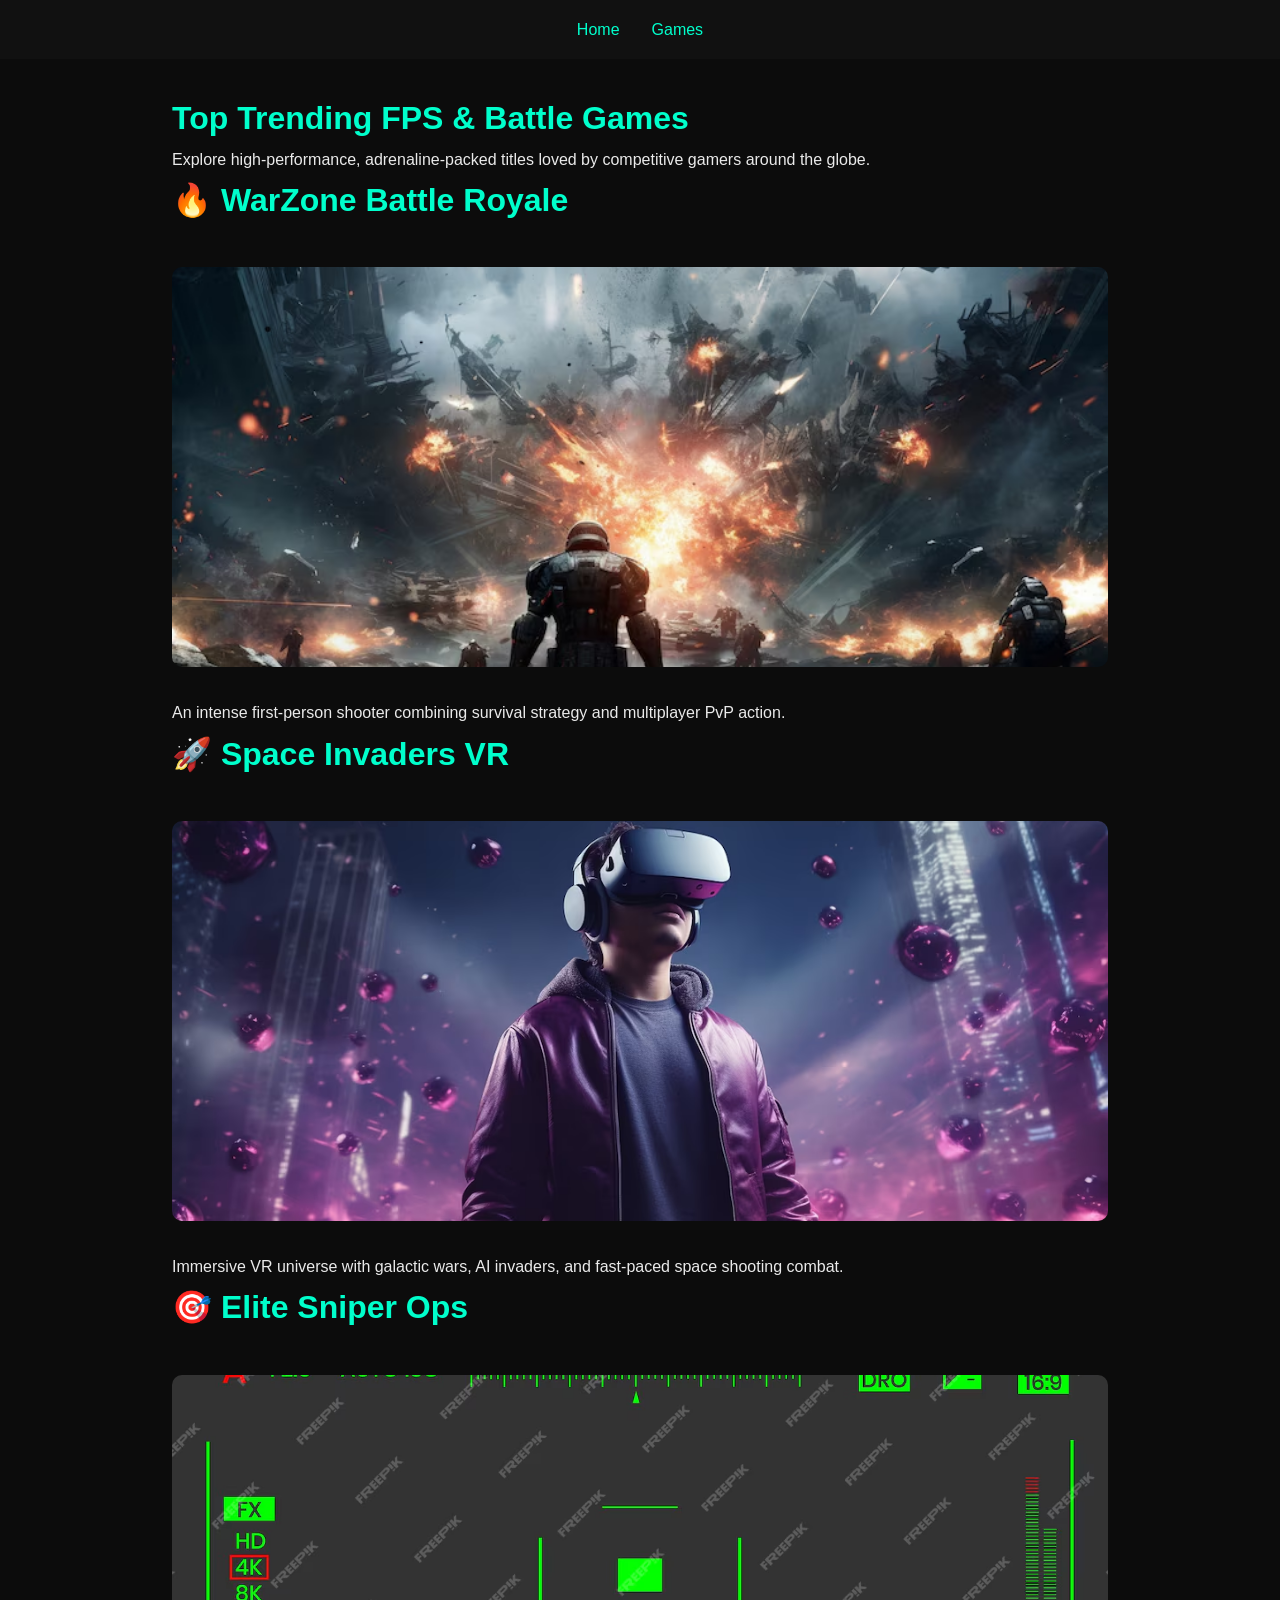
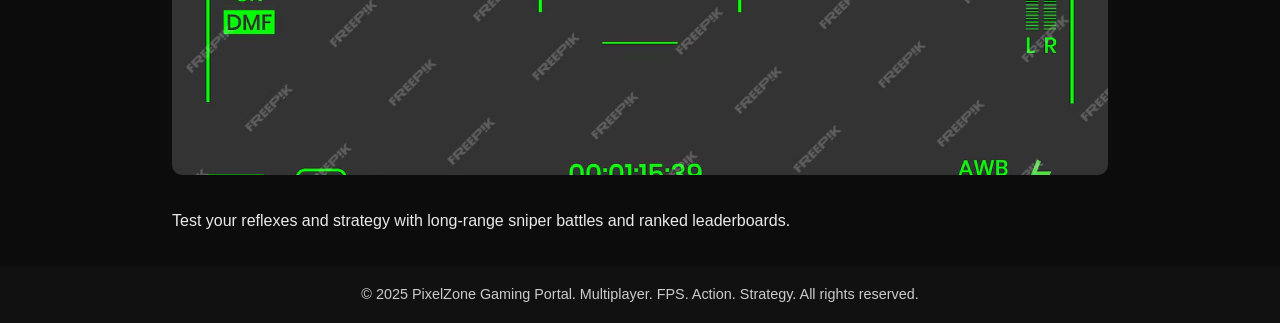
==== index.html @ fe02a4ce "Checking" ====
<!DOCTYPE html>
<html lang="en">
<head>
  <meta charset="UTF-8" />
  <meta name="viewport" content="width=device-width, initial-scale=1.0" />
  <title>Top Multiplayer & FPS Games | PixelZone Gaming</title>
  <meta name="description" content="Discover trending online multiplayer games including FPS, battle royale, and VR titles at PixelZone Gaming." />
  
  <!-- Favicon -->
  <link rel="icon" href="favicon.ico" type="image/x-icon" />

  <!-- Open Graph Meta Tags -->
  <meta property="og:title" content="Top Multiplayer & FPS Games | PixelZone Gaming" />
  <meta property="og:description" content="Discover trending online multiplayer games including FPS, battle royale, and VR titles at PixelZone Gaming." />
  <meta property="og:image" content="Images/og-image.avif" />
  <meta property="og:url" content="https://ayesha141-hub.github.io/seo-checking/" />
  <meta property="og:type" content="website" />

  <!-- Twitter Card Meta Tags -->
  <meta name="twitter:card" content="summary_large_image" />
  <meta name="twitter:title" content="Top Multiplayer & FPS Games | PixelZone Gaming" />
  <meta name="twitter:description" content="Play thrilling multiplayer games. Battle royale, VR, and more at PixelZone Gaming." />
  <meta name="twitter:image" content="Images/og-image.avif" />

  <!-- Structured Data -->
  <script type="application/ld+json">
  {
    "@context": "https://schema.org",
    "@type": "WebSite",
    "name": "PixelZone Gaming",
    "url": "https://ayesha141-hub.github.io/seo-checking/",
    "description": "Trending online multiplayer games including FPS, VR, and more at PixelZone Gaming.",
    "publisher": {
      "@type": "Organization",
      "name": "PixelZone"
    }
  }
  </script>

  <link rel="stylesheet" href="style.css" />
</head>

<body>
  <!-- NavBar -->
  <nav style="background:#111; padding: 1rem; display:flex; justify-content:center; gap: 2rem;">
    <a href="index.html" style="color:#00ffcc; text-decoration:none;" title="Return to PixelZone Home">Home</a>
    <a href="games.html" style="color:#00ffcc; text-decoration:none;" title="Explore FPS & Multiplayer Games">Games</a>
  </nav>

  <!-- Main Content -->
  <main style="padding:2rem; max-width:1000px; margin:auto;">
    <h1 style="color:#00ffcc;">Top Trending FPS & Battle Games</h1>
    <p>Explore high-performance, adrenaline-packed titles loved by competitive gamers around the globe.</p>

    <!-- Game 1 -->
    <article>
      <h2>🔥 WarZone Battle Royale</h2>
      <img src="Images/WarZone battle scene.avif" alt="WarZone battle scene" width="600" height="350" />
      <p>An intense first-person shooter combining survival strategy and multiplayer PvP action.</p>
    </article>

    <!-- Game 2 -->
    <article>
      <h2>🚀 Space Invaders VR</h2>
      <img src="Images/VR sci-fi gaming image.avif" alt="VR sci-fi gaming image" width="600" height="350" />
      <p>Immersive VR universe with galactic wars, AI invaders, and fast-paced space shooting combat.</p>
    </article>

    <!-- Game 3 -->
    <article>
      <h2>🎯 Elite Sniper Ops</h2>
      <img src="Images/Sniper gameplay screen.avif" alt="Sniper gameplay screen" width="600" height="350" />
      <p>Test your reflexes and strategy with long-range sniper battles and ranked leaderboards.</p>
    </article>
  </main>

  <!-- Footer -->
  <footer style="background:#111; padding: 1rem; text-align:center; color:#ccc;">
    <p>&copy; 2025 PixelZone Gaming Portal. Multiplayer. FPS. Action. Strategy. All rights reserved.</p>
  </footer>
</body>
</html>
---- style.css ----
/* Reset & Base Styling */
* {
    margin: 0;
    padding: 0;
    box-sizing: border-box;
  }
  
  body {
    font-family: 'Segoe UI', sans-serif;
    background: #0c0c0c;
    color: #eaeaea;
    line-height: 1.7;
    font-size: 16px;
    scroll-behavior: smooth;
  }
  
  /* Header Section */
  header {
    background: url('Images/background-image.jpg') no-repeat center center/cover;
    height: 100vh;
    color: #fff;
    display: flex;
    flex-direction: column;
    justify-content: center;
    align-items: center;
    text-align: center;
    position: relative;
  }
  
  header::before {
    content: '';
    position: absolute;
    inset: 0;
    background: rgba(0, 0, 0, 0.7);
    z-index: 1;
  }
  
  header h1,
  header p {
    position: relative;
    z-index: 2;
  }
  
  header h1 {
    font-size: 3rem;
    color: #00ffcc;
    margin-bottom: 1rem;
  }
  
  header p {
    font-size: 1.4rem;
    max-width: 600px;
    margin: 0 auto;
  }
  
  /* Section Styling */
  section {
    padding: 3rem 2rem;
    max-width: 1200px;
    margin: auto;
  }
  
  h2 {
    color: #00ffcc;
    margin-bottom: 1rem;
    font-size: 2rem;
  }
  
  /* Image Optimization */
  img {
    width: 100%;
    height: auto;
    max-height: 400px;
    object-fit: cover;
    margin: 1.5rem 0;
    border-radius: 10px;
  }
  
  /* Testimonials */
  .testimonial {
    background: #1b1b1b;
    padding: 1rem;
    margin-top: 1rem;
    border-left: 5px solid #00ffcc;
    font-style: italic;
  }
  
/* Section Styling */
.games-section {
    padding: 2rem;
    max-width: 1000px;
    margin: auto;
  }
  
  .games-section h1 {
    color: #00ffcc;
    font-size: 2.5rem;
    margin-bottom: 1rem;
    text-align: center;
  }
  
  .games-section h2 {
    color: #00ffcc;
    margin: 2rem 0 0.5rem;
    font-size: 1.8rem;
  }
  
  .games-section p {
    margin-bottom: 1rem;
  }
  
  .games-section img {
    width: 100%;
    max-height: 400px;
    object-fit: cover;
  }  
  
  /* Footer */
  footer {
    background: #111;
    color: #aaa;
    text-align: center;
    padding: 2rem 1rem;
    font-size: 0.9rem;
  }
  
  /* Navbar (if needed later in CSS) */
  nav a:hover,
  nav a:focus {
    color: #ffffff;
    text-decoration: underline;
  }
  
  /* Responsive Design */
  @media (max-width: 768px) {
    header h1 {
      font-size: 2rem;
    }
  
    header p {
      font-size: 1rem;
      padding: 0 1rem;
    }
  
    h2 {
      font-size: 1.5rem;
    }
  }
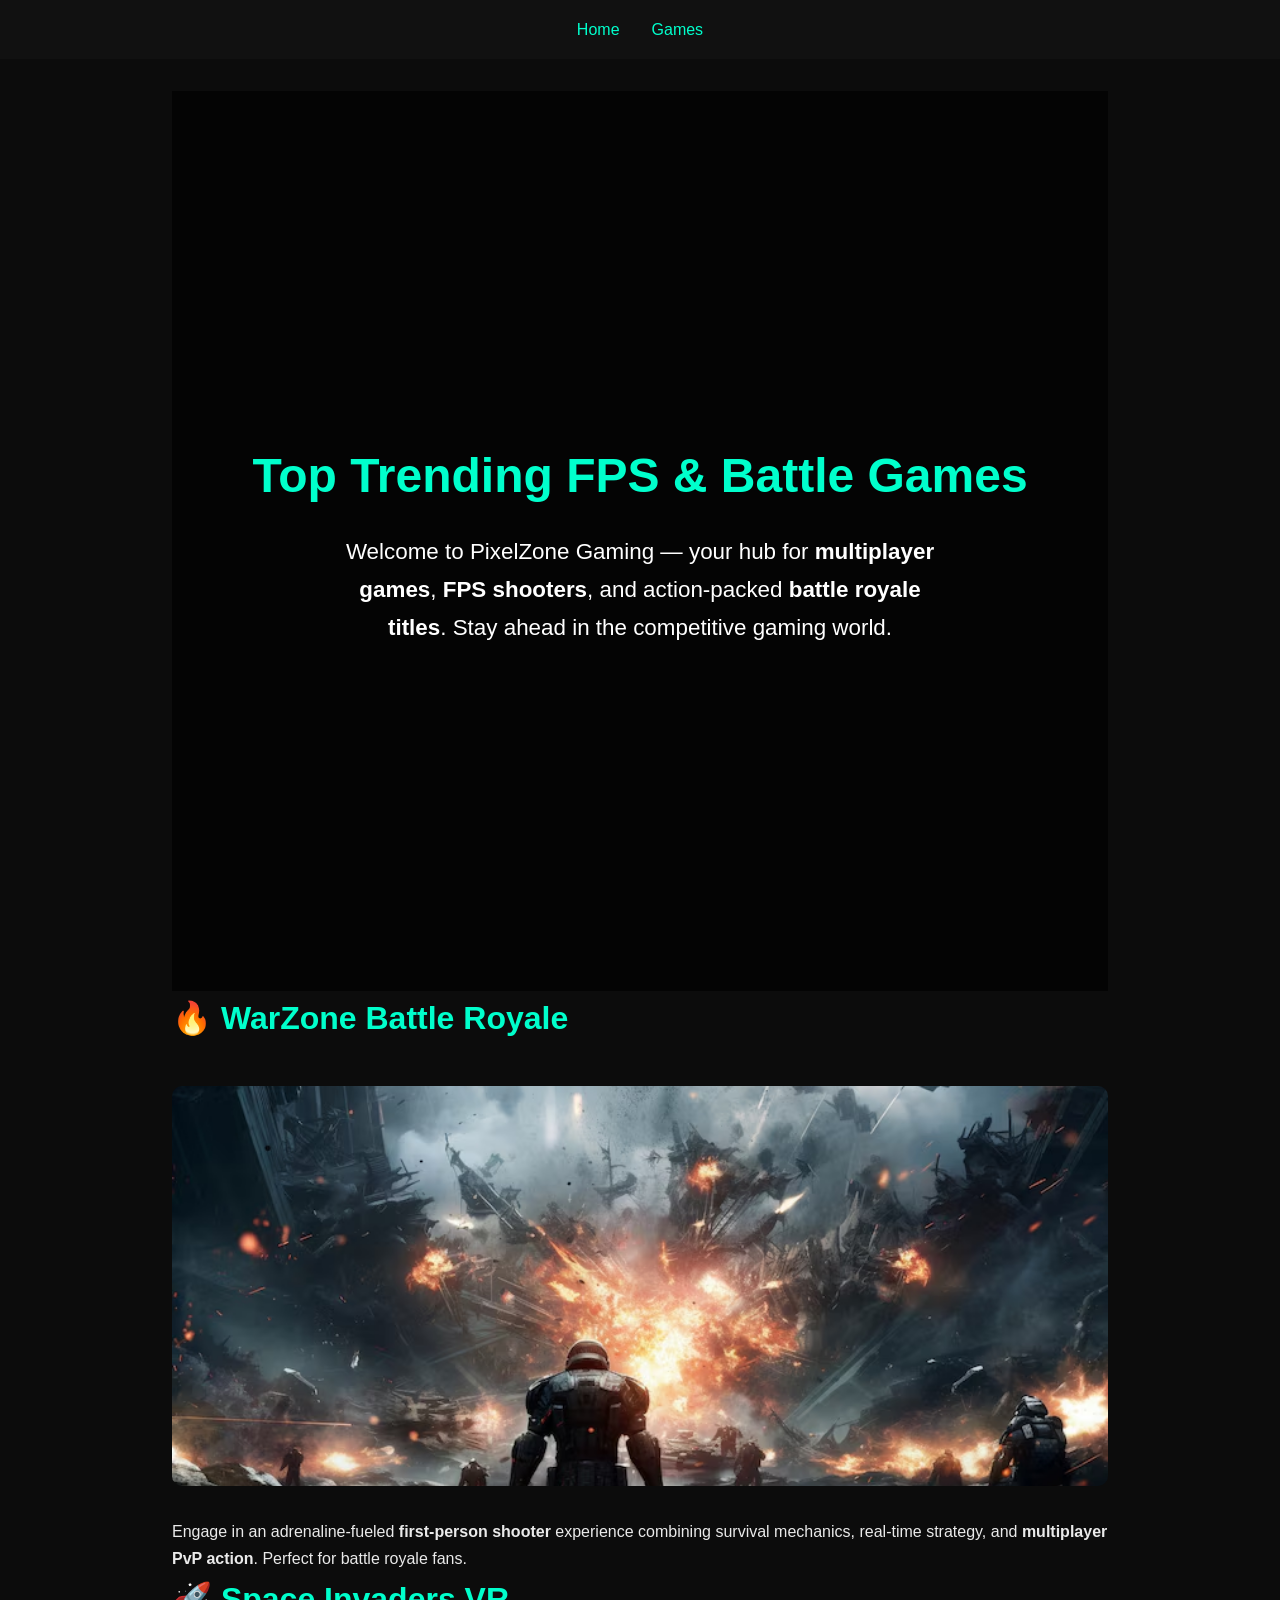
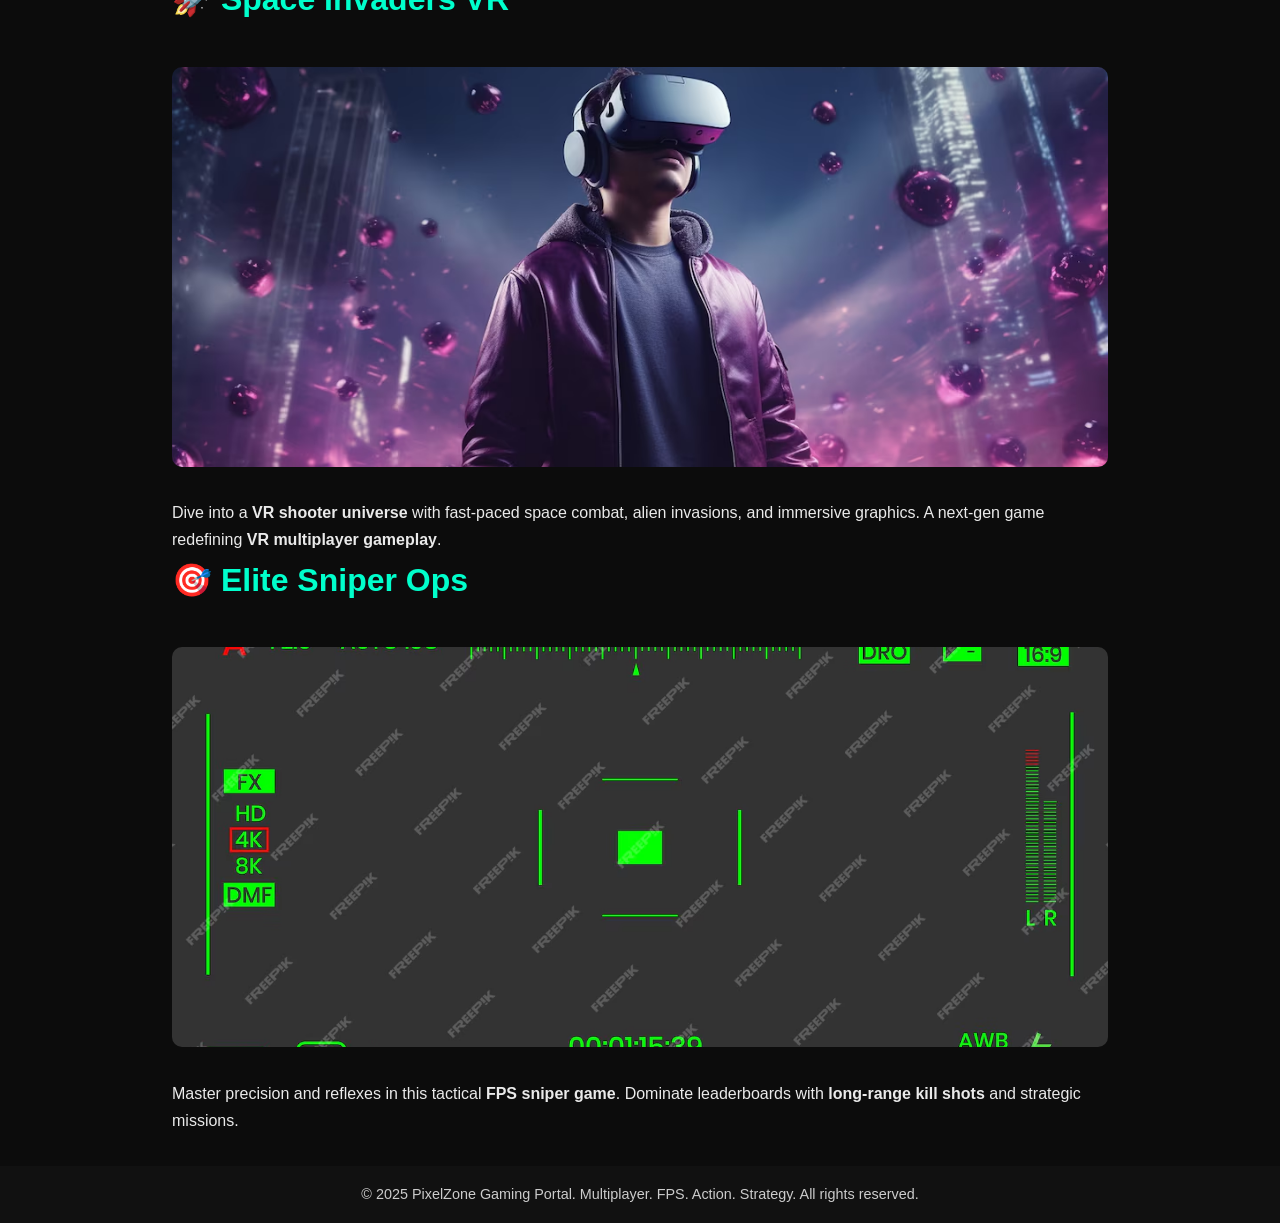
==== commit 30a6feef: "trial" ====
--- a/index.html
+++ b/index.html
@@ -5,14 +5,15 @@
   <meta name="viewport" content="width=device-width, initial-scale=1.0" />
   <title>Top Multiplayer & FPS Games | PixelZone Gaming</title>
   <meta name="description" content="Discover trending online multiplayer games including FPS, battle royale, and VR titles at PixelZone Gaming." />
-  
+  <link rel="canonical" href="https://ayesha141-hub.github.io/seo-checking/" />
+
   <!-- Favicon -->
   <link rel="icon" href="favicon.ico" type="image/x-icon" />
 
   <!-- Open Graph Meta Tags -->
   <meta property="og:title" content="Top Multiplayer & FPS Games | PixelZone Gaming" />
   <meta property="og:description" content="Discover trending online multiplayer games including FPS, battle royale, and VR titles at PixelZone Gaming." />
-  <meta property="og:image" content="Images/og-image.avif" />
+  <meta property="og:image" content="https://ayesha141-hub.github.io/seo-checking/Images/og-image.avif" />
   <meta property="og:url" content="https://ayesha141-hub.github.io/seo-checking/" />
   <meta property="og:type" content="website" />
 
@@ -20,7 +21,7 @@
   <meta name="twitter:card" content="summary_large_image" />
   <meta name="twitter:title" content="Top Multiplayer & FPS Games | PixelZone Gaming" />
   <meta name="twitter:description" content="Play thrilling multiplayer games. Battle royale, VR, and more at PixelZone Gaming." />
-  <meta name="twitter:image" content="Images/og-image.avif" />
+  <meta name="twitter:image" content="https://ayesha141-hub.github.io/seo-checking/Images/og-image.avif" />
 
   <!-- Structured Data -->
   <script type="application/ld+json">
@@ -41,36 +42,38 @@
 </head>
 
 <body>
-  <!-- NavBar -->
-  <nav style="background:#111; padding: 1rem; display:flex; justify-content:center; gap: 2rem;">
+  <!-- Navigation -->
+  <nav aria-label="Main navigation" style="background:#111; padding: 1rem; display:flex; justify-content:center; gap: 2rem;">
     <a href="index.html" style="color:#00ffcc; text-decoration:none;" title="Return to PixelZone Home">Home</a>
     <a href="games.html" style="color:#00ffcc; text-decoration:none;" title="Explore FPS & Multiplayer Games">Games</a>
   </nav>
 
   <!-- Main Content -->
   <main style="padding:2rem; max-width:1000px; margin:auto;">
-    <h1 style="color:#00ffcc;">Top Trending FPS & Battle Games</h1>
-    <p>Explore high-performance, adrenaline-packed titles loved by competitive gamers around the globe.</p>
+    <header>
+      <h1 style="color:#00ffcc;">Top Trending FPS & Battle Games</h1>
+      <p>Welcome to PixelZone Gaming — your hub for <strong>multiplayer games</strong>, <strong>FPS shooters</strong>, and action-packed <strong>battle royale titles</strong>. Stay ahead in the competitive gaming world.</p>
+    </header>
 
     <!-- Game 1 -->
     <article>
       <h2>🔥 WarZone Battle Royale</h2>
-      <img src="Images/WarZone battle scene.avif" alt="WarZone battle scene" width="600" height="350" />
-      <p>An intense first-person shooter combining survival strategy and multiplayer PvP action.</p>
+      <img src="Images/WarZone battle scene.avif" alt="Gameplay scene from WarZone battle royale FPS game" width="600" height="350" loading="lazy" />
+      <p>Engage in an adrenaline-fueled <strong>first-person shooter</strong> experience combining survival mechanics, real-time strategy, and <strong>multiplayer PvP action</strong>. Perfect for battle royale fans.</p>
     </article>
 
     <!-- Game 2 -->
     <article>
       <h2>🚀 Space Invaders VR</h2>
-      <img src="Images/VR sci-fi gaming image.avif" alt="VR sci-fi gaming image" width="600" height="350" />
-      <p>Immersive VR universe with galactic wars, AI invaders, and fast-paced space shooting combat.</p>
+      <img src="Images/VR sci-fi gaming image.avif" alt="Futuristic VR sci-fi shooter scene" width="600" height="350" loading="lazy" />
+      <p>Dive into a <strong>VR shooter universe</strong> with fast-paced space combat, alien invasions, and immersive graphics. A next-gen game redefining <strong>VR multiplayer gameplay</strong>.</p>
     </article>
 
     <!-- Game 3 -->
     <article>
       <h2>🎯 Elite Sniper Ops</h2>
-      <img src="Images/Sniper gameplay screen.avif" alt="Sniper gameplay screen" width="600" height="350" />
-      <p>Test your reflexes and strategy with long-range sniper battles and ranked leaderboards.</p>
+      <img src="Images/Sniper gameplay screen.avif" alt="Sniper aiming in multiplayer FPS gameplay" width="600" height="350" loading="lazy" />
+      <p>Master precision and reflexes in this tactical <strong>FPS sniper game</strong>. Dominate leaderboards with <strong>long-range kill shots</strong> and strategic missions.</p>
     </article>
   </main>
 
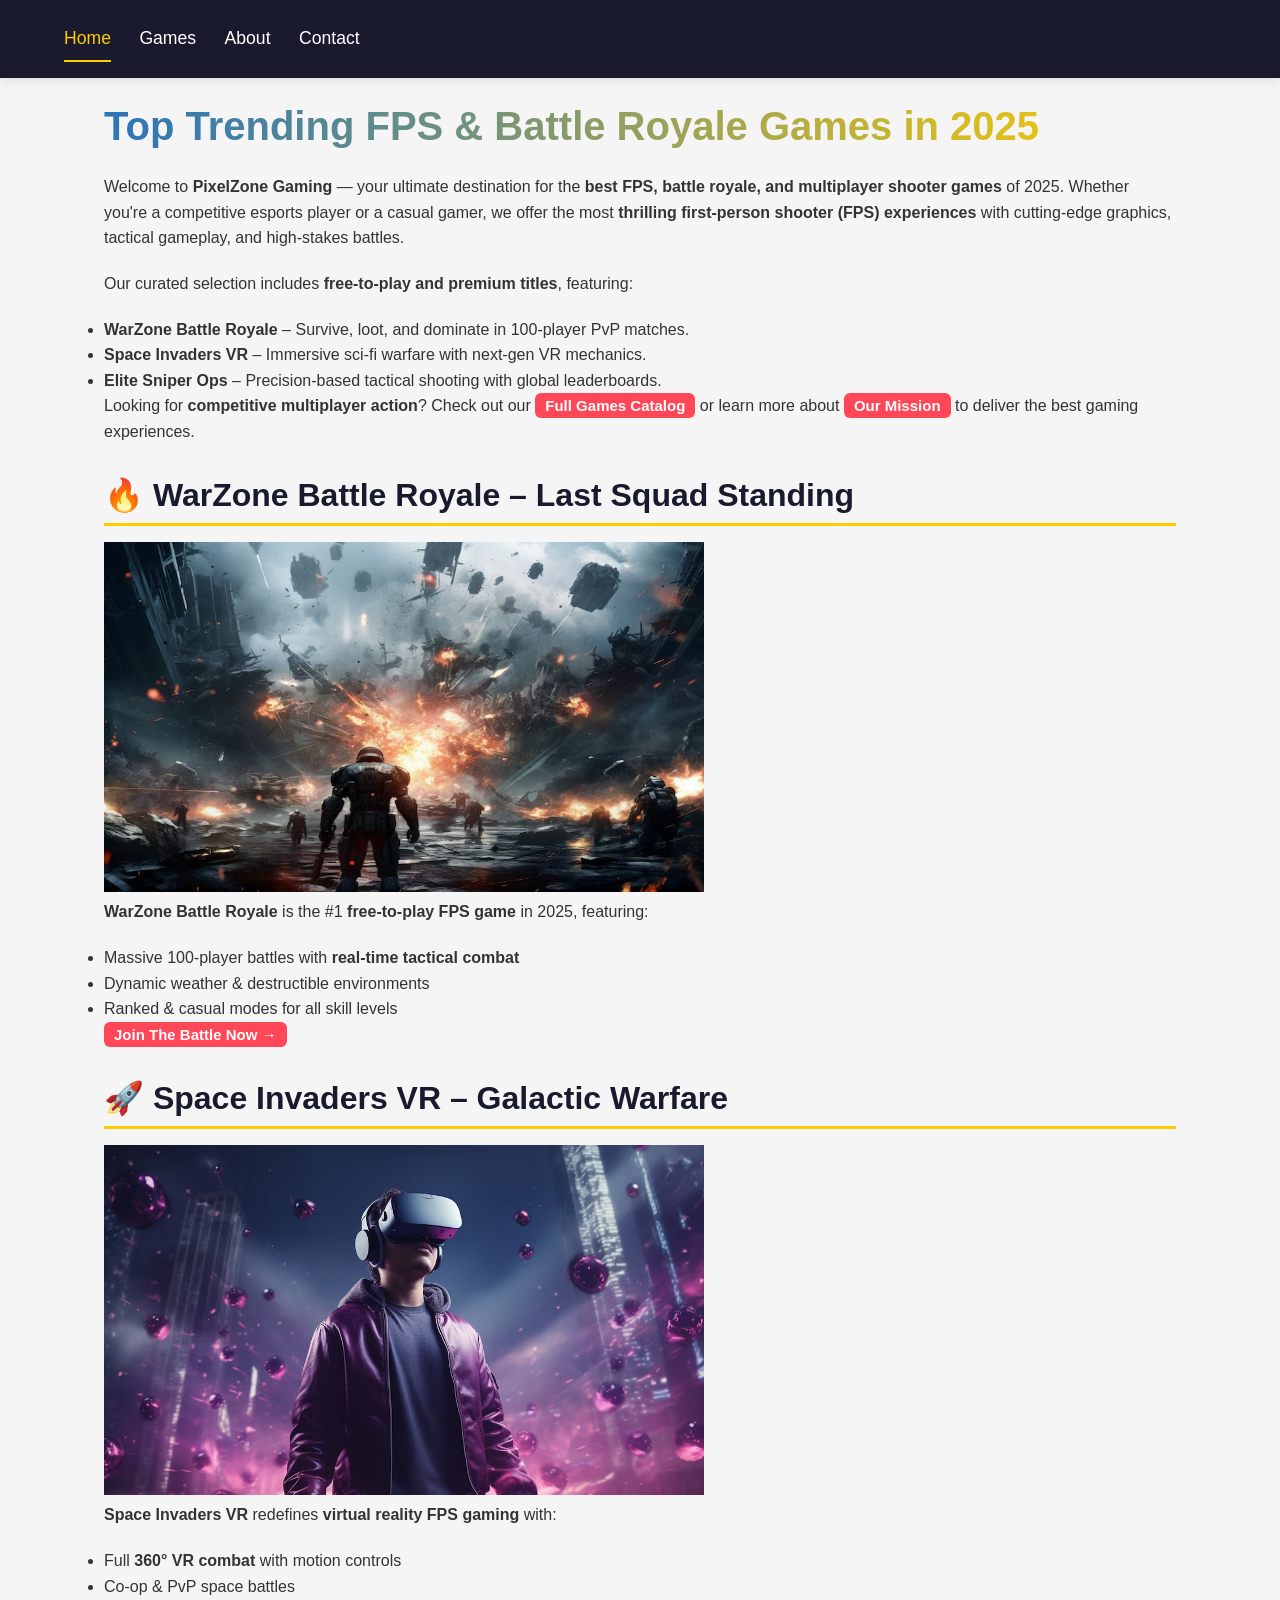
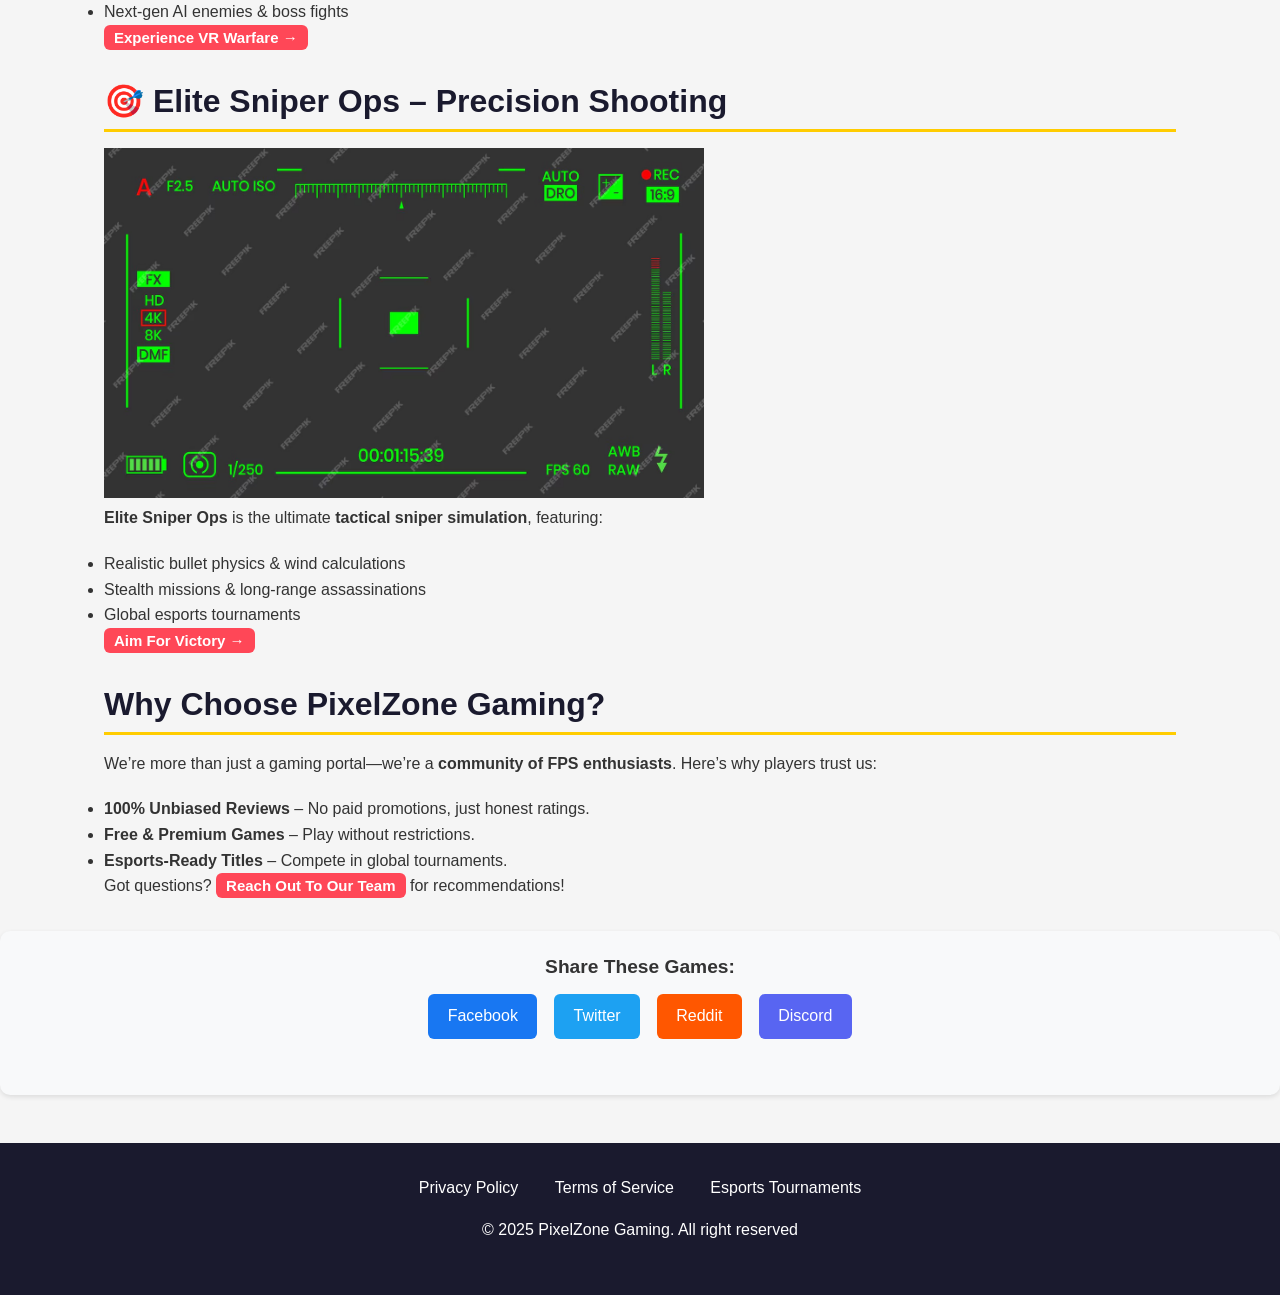
==== commit bfd1d91c: "Seo rank" ====
--- a/index.html
+++ b/index.html
@@ -3,25 +3,25 @@
 <head>
   <meta charset="UTF-8" />
   <meta name="viewport" content="width=device-width, initial-scale=1.0" />
-  <title>Top Multiplayer & FPS Games | PixelZone Gaming</title>
-  <meta name="description" content="Discover trending online multiplayer games including FPS, battle royale, and VR titles at PixelZone Gaming." />
-  <link rel="canonical" href="https://ayesha141-hub.github.io/seo-checking/" />
-
-  <!-- Favicon -->
+  <title>Best FPS & Multiplayer Games 2025 | PixelZone Gaming</title>
+  <meta name="description" content="Play the top FPS, battle royale & VR multiplayer games in 2025. WarZone, Space Invaders VR & Elite Sniper Ops – ranked & free-to-play!" />
+  <meta name="keywords" content="FPS games, multiplayer shooter games, battle royale games, VR gaming, WarZone, Space Invaders VR, Elite Sniper Ops, best online games, free shooter games, competitive gaming, tactical FPS, esports, gaming portal, PixelZone" />
+  <link rel="canonical" href="https://ayesha141-hub.github.io/seo-checking/index.html" />
+  <link rel="apple-touch-icon" href="Images/apple-touch-icon.png" />
   <link rel="icon" href="favicon.ico" type="image/x-icon" />
 
   <!-- Open Graph Meta Tags -->
-  <meta property="og:title" content="Top Multiplayer & FPS Games | PixelZone Gaming" />
-  <meta property="og:description" content="Discover trending online multiplayer games including FPS, battle royale, and VR titles at PixelZone Gaming." />
-  <meta property="og:image" content="https://ayesha141-hub.github.io/seo-checking/Images/og-image.avif" />
+  <meta property="og:title" content="Best FPS & Multiplayer Games 2025 | PixelZone Gaming" />
+  <meta property="og:description" content="Play the top FPS, battle royale & VR multiplayer games in 2025. WarZone, Space Invaders VR & Elite Sniper Ops – ranked & free-to-play!" />
+  <meta property="og:image" content="Images/og-image.avif" />
   <meta property="og:url" content="https://ayesha141-hub.github.io/seo-checking/" />
   <meta property="og:type" content="website" />
 
   <!-- Twitter Card Meta Tags -->
   <meta name="twitter:card" content="summary_large_image" />
-  <meta name="twitter:title" content="Top Multiplayer & FPS Games | PixelZone Gaming" />
-  <meta name="twitter:description" content="Play thrilling multiplayer games. Battle royale, VR, and more at PixelZone Gaming." />
-  <meta name="twitter:image" content="https://ayesha141-hub.github.io/seo-checking/Images/og-image.avif" />
+  <meta name="twitter:title" content="Best FPS & Multiplayer Games 2025 | PixelZone Gaming" />
+  <meta name="twitter:description" content="Play the top FPS, battle royale & VR multiplayer games in 2025. WarZone, Space Invaders VR & Elite Sniper Ops – ranked & free-to-play!" />
+  <meta name="twitter:image" content="Images/og-image.avif" />
 
   <!-- Structured Data -->
   <script type="application/ld+json">
@@ -30,56 +30,132 @@
     "@type": "WebSite",
     "name": "PixelZone Gaming",
     "url": "https://ayesha141-hub.github.io/seo-checking/",
-    "description": "Trending online multiplayer games including FPS, VR, and more at PixelZone Gaming.",
+    "description": "Play the best FPS, battle royale & VR multiplayer games in 2025. Free & premium competitive shooters.",
     "publisher": {
       "@type": "Organization",
-      "name": "PixelZone"
+      "name": "PixelZone",
+      "logo": {
+        "@type": "ImageObject",
+        "url": "https://ayesha141-hub.github.io/seo-checking/Images/og-image.avif"
+      }
+    },
+    "potentialAction": {
+      "@type": "SearchAction",
+      "target": "https://ayesha141-hub.github.io/seo-checking/games.html?q={search_term}",
+      "query-input": "required name=search_term"
     }
   }
   </script>
 
   <link rel="stylesheet" href="style.css" />
 </head>
-
 <body>
-  <!-- Navigation -->
-  <nav aria-label="Main navigation" style="background:#111; padding: 1rem; display:flex; justify-content:center; gap: 2rem;">
-    <a href="index.html" style="color:#00ffcc; text-decoration:none;" title="Return to PixelZone Home">Home</a>
-    <a href="games.html" style="color:#00ffcc; text-decoration:none;" title="Explore FPS & Multiplayer Games">Games</a>
-  </nav>
+  <!-- NavBar -->
+  <header>
+    <nav aria-label="Main Navigation">
+      <a href="#" title="PixelZone Gaming Homepage" aria-current="page">Home</a>
+      <a href="games.html" title="Best FPS & Multiplayer Games">Games</a>
+      <a href="about.html" title="About PixelZone Gaming">About</a>
+      <a href="contact.html" title="Contact PixelZone Support">Contact</a>
+    </nav>
+  </header>
 
   <!-- Main Content -->
-  <main style="padding:2rem; max-width:1000px; margin:auto;">
-    <header>
-      <h1 style="color:#00ffcc;">Top Trending FPS & Battle Games</h1>
-      <p>Welcome to PixelZone Gaming — your hub for <strong>multiplayer games</strong>, <strong>FPS shooters</strong>, and action-packed <strong>battle royale titles</strong>. Stay ahead in the competitive gaming world.</p>
-    </header>
+  <main>
+    <h1>Top Trending FPS & Battle Royale Games in 2025</h1>
+    <p>Welcome to <strong>PixelZone Gaming</strong> — your ultimate destination for the <strong>best FPS, battle royale, and multiplayer shooter games</strong> of 2025. Whether you're a competitive esports player or a casual gamer, we offer the most <strong>thrilling first-person shooter (FPS) experiences</strong> with cutting-edge graphics, tactical gameplay, and high-stakes battles.</p>
+
+    <p>Our curated selection includes <strong>free-to-play and premium titles</strong>, featuring:</p>
+    <ul>
+      <li><strong>WarZone Battle Royale</strong> – Survive, loot, and dominate in 100-player PvP matches.</li>
+      <li><strong>Space Invaders VR</strong> – Immersive sci-fi warfare with next-gen VR mechanics.</li>
+      <li><strong>Elite Sniper Ops</strong> – Precision-based tactical shooting with global leaderboards.</li>
+    </ul>
+
+    <p>Looking for <strong>competitive multiplayer action</strong>? Check out our <a href="games.html" class="btn-style" title="Explore FPS Games">full games catalog</a> or learn more about <a href="about.html" class="btn-style" title="About PixelZone Gaming">our mission</a> to deliver the best gaming experiences.</p>
 
     <!-- Game 1 -->
     <article>
-      <h2>🔥 WarZone Battle Royale</h2>
-      <img src="Images/WarZone battle scene.avif" alt="Gameplay scene from WarZone battle royale FPS game" width="600" height="350" loading="lazy" />
-      <p>Engage in an adrenaline-fueled <strong>first-person shooter</strong> experience combining survival mechanics, real-time strategy, and <strong>multiplayer PvP action</strong>. Perfect for battle royale fans.</p>
+      <h2>🔥 WarZone Battle Royale – Last Squad Standing</h2>
+      <img src="Images/WarZone battle scene.avif" width="600" 
+      height="350" >
+      <p><strong>WarZone Battle Royale</strong> is the #1 <strong>free-to-play FPS game</strong> in 2025, featuring:</p>
+      <ul>
+        <li>Massive 100-player battles with <strong>real-time tactical combat</strong></li>
+        <li>Dynamic weather & destructible environments</li>
+        <li>Ranked & casual modes for all skill levels</li>
+      </ul>
+      <p><a href="games.html#warzone" class="btn-style" title="Play WarZone Battle Royale">Join the battle now →</a></p>
     </article>
 
     <!-- Game 2 -->
     <article>
-      <h2>🚀 Space Invaders VR</h2>
-      <img src="Images/VR sci-fi gaming image.avif" alt="Futuristic VR sci-fi shooter scene" width="600" height="350" loading="lazy" />
-      <p>Dive into a <strong>VR shooter universe</strong> with fast-paced space combat, alien invasions, and immersive graphics. A next-gen game redefining <strong>VR multiplayer gameplay</strong>.</p>
+      <h2>🚀 Space Invaders VR – Galactic Warfare</h2>
+      <img 
+        src="Images/VR sci-fi gaming image.avif" 
+        alt="Space Invaders VR – Immersive Sci-Fi Shooter Game" 
+        width="600" 
+        height="350" />
+      <p><strong>Space Invaders VR</strong> redefines <strong>virtual reality FPS gaming</strong> with:</p>
+      <ul>
+        <li>Full <strong>360° VR combat</strong> with motion controls</li>
+        <li>Co-op & PvP space battles</li>
+        <li>Next-gen AI enemies & boss fights</li>
+      </ul>
+      <p><a href="games.html#space-invaders" class="btn-style" title="Play Space Invaders VR">Experience VR warfare →</a></p>
     </article>
 
     <!-- Game 3 -->
     <article>
-      <h2>🎯 Elite Sniper Ops</h2>
-      <img src="Images/Sniper gameplay screen.avif" alt="Sniper aiming in multiplayer FPS gameplay" width="600" height="350" loading="lazy" />
-      <p>Master precision and reflexes in this tactical <strong>FPS sniper game</strong>. Dominate leaderboards with <strong>long-range kill shots</strong> and strategic missions.</p>
+      <h2>🎯 Elite Sniper Ops – Precision Shooting</h2>
+      <img 
+        src="Images/Sniper gameplay screen.avif" 
+        alt="Elite Sniper Ops – Tactical Sniper FPS Game" 
+        width="600" 
+        height="350" 
+      />
+      <p><strong>Elite Sniper Ops</strong> is the ultimate <strong>tactical sniper simulation</strong>, featuring:</p>
+      <ul>
+        <li>Realistic bullet physics & wind calculations</li>
+        <li>Stealth missions & long-range assassinations</li>
+        <li>Global esports tournaments</li>
+      </ul>
+      <p><a href="games.html#elite-sniper" class="btn-style" title="Play Elite Sniper Ops">Aim for victory →</a></p>
     </article>
+
+    <!-- Additional SEO Content -->
+    <section>
+      <h2>Why Choose PixelZone Gaming?</h2>
+      <p>We’re more than just a gaming portal—we’re a <strong>community of FPS enthusiasts</strong>. Here’s why players trust us:</p>
+      <ul>
+        <li><strong>100% Unbiased Reviews</strong> – No paid promotions, just honest ratings.</li>
+        <li><strong>Free & Premium Games</strong> – Play without restrictions.</li>
+        <li><strong>Esports-Ready Titles</strong> – Compete in global tournaments.</li>
+      </ul>
+      <p>Got questions? <a href="contact.html" class="btn-style" title="Contact PixelZone Support">Reach out to our team</a> for recommendations!</p>
+    </section>
   </main>
 
+  <!-- Social Sharing -->
+  <aside class="social-share" aria-label="Share on Social Media">
+    <h3>Share These Games:</h3>
+    <p>
+    <a href="https://www.facebook.com/" title="Share on Facebook">Facebook</a>
+    <a href="https://www.twitter.com/" title="Share on Twitter (X)">Twitter</a>
+    <a href="https://www.reddit.com/?rdt=54725" title="Share on Reddit Gaming">Reddit</a>
+    <a href="https://discord.com/" title="Share on Discord">Discord</a>
+  </p>
+  </aside>
+
   <!-- Footer -->
-  <footer style="background:#111; padding: 1rem; text-align:center; color:#ccc;">
-    <p>&copy; 2025 PixelZone Gaming Portal. Multiplayer. FPS. Action. Strategy. All rights reserved.</p>
+  <!-- Footer -->
+  <footer>
+    <div class="footer-links">
+      <a href="privacy.html">Privacy Policy</a>
+      <a href="terms.html">Terms of Service</a>
+      <a href="https://escharts.com/tournaments" target="_blank">Esports Tournaments</a>
+    </div>
+    <p>&copy; 2025 PixelZone Gaming. All right reserved</p>
   </footer>
 </body>
-</html>
+</html>
--- a/style.css
+++ b/style.css
@@ -1,149 +1,531 @@
-/* Reset & Base Styling */
-* {
-    margin: 0;
-    padding: 0;
-    box-sizing: border-box;
-  }
-  
-  body {
-    font-family: 'Segoe UI', sans-serif;
-    background: #0c0c0c;
-    color: #eaeaea;
-    line-height: 1.7;
-    font-size: 16px;
-    scroll-behavior: smooth;
-  }
-  
-  /* Header Section */
-  header {
-    background: url('Images/background-image.jpg') no-repeat center center/cover;
-    height: 100vh;
-    color: #fff;
-    display: flex;
-    flex-direction: column;
-    justify-content: center;
-    align-items: center;
-    text-align: center;
-    position: relative;
-  }
-  
-  header::before {
-    content: '';
-    position: absolute;
-    inset: 0;
-    background: rgba(0, 0, 0, 0.7);
-    z-index: 1;
-  }
-  
-  header h1,
-  header p {
-    position: relative;
-    z-index: 2;
-  }
-  
-  header h1 {
-    font-size: 3rem;
-    color: #00ffcc;
-    margin-bottom: 1rem;
-  }
-  
-  header p {
-    font-size: 1.4rem;
-    max-width: 600px;
-    margin: 0 auto;
-  }
-  
-  /* Section Styling */
-  section {
-    padding: 3rem 2rem;
-    max-width: 1200px;
-    margin: auto;
-  }
-  
-  h2 {
-    color: #00ffcc;
-    margin-bottom: 1rem;
-    font-size: 2rem;
-  }
-  
-  /* Image Optimization */
-  img {
-    width: 100%;
-    height: auto;
-    max-height: 400px;
-    object-fit: cover;
-    margin: 1.5rem 0;
-    border-radius: 10px;
-  }
-  
-  /* Testimonials */
-  .testimonial {
-    background: #1b1b1b;
-    padding: 1rem;
-    margin-top: 1rem;
-    border-left: 5px solid #00ffcc;
-    font-style: italic;
-  }
-  
-/* Section Styling */
-.games-section {
-    padding: 2rem;
-    max-width: 1000px;
-    margin: auto;
-  }
-  
-  .games-section h1 {
-    color: #00ffcc;
-    font-size: 2.5rem;
-    margin-bottom: 1rem;
-    text-align: center;
-  }
-  
-  .games-section h2 {
-    color: #00ffcc;
-    margin: 2rem 0 0.5rem;
-    font-size: 1.8rem;
-  }
-  
-  .games-section p {
-    margin-bottom: 1rem;
-  }
-  
-  .games-section img {
-    width: 100%;
-    max-height: 400px;
-    object-fit: cover;
-  }  
-  
-  /* Footer */
-  footer {
-    background: #111;
-    color: #aaa;
-    text-align: center;
-    padding: 2rem 1rem;
-    font-size: 0.9rem;
-  }
-  
-  /* Navbar (if needed later in CSS) */
-  nav a:hover,
-  nav a:focus {
-    color: #ffffff;
-    text-decoration: underline;
-  }
-  
-  /* Responsive Design */
-  @media (max-width: 768px) {
-    header h1 {
-      font-size: 2rem;
-    }
-  
-    header p {
-      font-size: 1rem;
-      padding: 0 1rem;
-    }
-  
-    h2 {
-      font-size: 1.5rem;
-    }
-  }
-  +/* ===== Base Styles ===== */
+:root {
+    --primary: #2a75bb;  /* Blue (gaming accent) */
+    --secondary: #ffcc00; /* Gold (accent) */
+    --dark: #1a1a2e;     /* Dark blue (background) */
+    --light: #f8f9fa;    /* Off-white */
+    --success: #4bb543;  /* Green (CTAs) */
+    --text: #333333;     /* Main text */
+    --text-light: #6c757d; /* Secondary text */
+  }
+  
+  * {
+    margin: 0;
+    padding: 0;
+    box-sizing: border-box;
+  }
+  
+  body {
+    font-family: 'Segoe UI', Roboto, 'Helvetica Neue', sans-serif;
+    line-height: 1.6;
+    color: var(--text);
+    background-color: #f5f5f5;
+    /* padding-bottom: 60px; */
+  }
+  
+  /* ===== Typography ===== */
+  h1, h2, h3, h4 {
+    font-family: 'Barlow Condensed', sans-serif;
+    font-weight: 700;
+    line-height: 1.2;
+    margin-bottom: 1rem;
+    color: var(--dark);
+  }
+  
+  h1 {
+    font-size: 2.5rem;
+    background: linear-gradient(90deg, var(--primary), var(--secondary));
+    -webkit-background-clip: text;
+    background-clip: text;
+    color: transparent;
+    margin: 1.5rem 0;
+  }
+  
+  h2 {
+    font-size: 2rem;
+    border-bottom: 3px solid var(--secondary);
+    padding-bottom: 0.5rem;
+    margin-top: 2rem;
+  }
+  
+  h3 {
+    font-size: 1.75rem;
+    color: var(--primary);
+  }
+  
+  p {
+    margin-bottom: 1.25rem;
+  }
+  
+  /* ===== Navigation ===== */
+  nav {
+    background-color: var(--dark);
+    padding: 1rem 5%;
+    box-shadow: 0 2px 10px rgba(0,0,0,0.1);
+    position: sticky;
+    top: 0;
+    z-index: 100;
+  }
+  
+  nav a {
+    color: white;
+    text-decoration: none;
+    margin-right: 1.5rem;
+    font-weight: 500;
+    font-size: 1.1rem;
+    transition: color 0.3s;
+    padding: 0.5rem 0;
+    display: inline-block;
+  }
+  
+  nav a:hover, 
+  nav a[aria-current="page"] {
+    color: var(--secondary);
+    border-bottom: 2px solid var(--secondary);
+  }
+  
+  /* ===== Main Content Layout ===== */
+  main {
+    max-width: 1200px;
+    margin: 0 auto;
+    padding: 0 5%;
+  }
+  
+  .intro {
+    background-color: white;
+    padding: 2rem;
+    border-radius: 8px;
+    box-shadow: 0 2px 15px rgba(0,0,0,0.05);
+    margin-bottom: 3rem;
+  }
+  
+  .intro ul {
+    columns: 2;
+    column-gap: 2rem;
+    margin: 1.5rem 0;
+  }
+  
+  .intro li {
+    margin-bottom: 0.75rem;
+    list-style-position: inside;
+  }
+  
+  /* ===== Game Categories Grid ===== */
+  .category-grid {
+    display: grid;
+    grid-template-columns: repeat(auto-fit, minmax(300px, 1fr));
+    gap: 2rem;
+    margin: 2rem 0;
+  }
+  
+  .category-grid article {
+    background: white;
+    border-radius: 8px;
+    overflow: hidden;
+    box-shadow: 0 3px 10px rgba(0,0,0,0.1);
+    transition: transform 0.3s;
+  }
+  
+  .category-grid article:hover {
+    transform: translateY(-5px);
+  }
+  
+  .category-grid img {
+    width: 100%;
+    height: auto;
+    object-fit: cover;
+    border-bottom: 3px solid var(--primary);
+  }
+  
+  .category-grid h3 {
+    padding: 1rem 1rem 0;
+  }
+  
+  .category-grid p {
+    padding: 0 1rem 1.5rem;
+  }
+  
+  .category-grid a {
+    color: var(--primary);
+    font-weight: 600;
+    text-decoration: none;
+  }
+  
+  .category-grid a:hover {
+    text-decoration: underline;
+  }
+  
+  /* ===== Featured Games ===== */
+  .featured-games {
+    margin: 4rem 0;
+  }
+  
+  .featured-games article {
+    background: white;
+    border-radius: 8px;
+    overflow: hidden;
+    box-shadow: 0 5px 15px rgba(0,0,0,0.1);
+    margin-bottom: 3rem;
+  }
+  
+  .featured-games img {
+    width: 100%;
+    max-height: 400px;
+    object-fit: cover;
+  }
+  
+  .game-details {
+    padding: 1.5rem;
+  }
+  
+  .game-details p:first-of-type {
+    font-weight: 600;
+    margin-bottom: 0.5rem;
+  }
+  
+  .game-details ul {
+    margin: 1rem 0 1.5rem 1.5rem;
+  }
+  
+  .cta-button {
+    display: inline-block;
+    background-color: var(--success);
+    color: white;
+    padding: 0.75rem 1.5rem;
+    border-radius: 4px;
+    text-decoration: none;
+    font-weight: 600;
+    transition: background-color 0.3s;
+  }
+  
+  .cta-button:hover {
+    background-color: #3a9a33;
+  }
+  
+  /* ===== SEO Content Section ===== */
+  .seo-content {
+    background-color: white;
+    padding: 2rem;
+    border-radius: 8px;
+    margin: 3rem 0;
+  }
+  
+  .seo-content ul, 
+  .seo-content ol {
+    margin: 1.5rem 0 1.5rem 2rem;
+  }
+  
+  .seo-content li {
+    margin-bottom: 0.75rem;
+  }
+  .btn-style {
+    display: inline;
+    background-color: #ff4757;
+    color: #fff;
+    padding: 4px 10px;
+    border-radius: 6px;
+    font-size: 15px;
+    font-weight: 600;
+    text-decoration: none;
+    transition: background-color 0.3s ease;
+    text-transform: capitalize;
+  }
+  
+  .btn-style:hover {
+    background-color: #e84118;
+    text-decoration: underline;
+  }
+  
+  .btn-style:focus {
+    outline: 2px dashed #fff;
+    outline-offset: 3px;
+  }
+  
+  
+  /* ===== Newsletter ===== */
+  .newsletter {
+    background: linear-gradient(135deg, var(--primary), #1a4b8c);
+    color: white;
+    padding: 2rem;
+    border-radius: 8px;
+    text-align: center;
+    margin: 3rem 0;
+  }
+  
+  .newsletter h3 {
+    color: white;
+    margin-bottom: 1rem;
+  }
+  
+  .newsletter form {
+    display: flex;
+    max-width: 500px;
+    margin: 1rem auto 0;
+  }
+  
+  .newsletter input {
+    flex: 1;
+    padding: 0.75rem;
+    border: none;
+    border-radius: 4px 0 0 4px;
+    font-size: 1rem;
+  }
+  
+  .newsletter button {
+    background-color: var(--secondary);
+    color: var(--dark);
+    border: none;
+    padding: 0 1.5rem;
+    font-weight: 600;
+    border-radius: 0 4px 4px 0;
+    cursor: pointer;
+    transition: background-color 0.3s;
+  }
+  
+  .newsletter button:hover {
+    background-color: #e6b800;
+  }
+  .social-share {
+    background-color: #f8f9fa;
+    border-radius: 10px;
+    padding: 1.5rem;
+    margin: 2rem 0;
+    display: flex;
+    align-items: center;
+    justify-content: center;
+    flex-direction: column;
+    box-shadow: 0 2px 5px rgba(0,0,0,0.1);
+    font-family: 'Segoe UI', Roboto, sans-serif;
+  }
+  
+  .social-share h3 {
+    margin-top: 0;
+    margin-bottom: 1rem;
+    color: #333;
+    font-size: 1.2rem;
+    font-weight: 600;
+  }
+  
+  .social-share a {
+    display: inline-block;
+    padding: 0.6rem 1.2rem;
+    margin-right: 0.8rem;
+    margin-bottom: 0.8rem;
+    border-radius: 6px;
+    text-decoration: none;
+    font-weight: 500;
+    transition: all 0.2s ease;
+    color: white;
+  }
+  
+  .social-share a:hover {
+    transform: translateY(-2px);
+    box-shadow: 0 4px 8px rgba(0,0,0,0.1);
+  }
+  
+  .social-share a:last-child {
+    margin-right: 0;
+  }
+  
+  /* Individual platform colors */
+  .social-share a[title*="Facebook"] {
+    background-color: #1877f2;
+  }
+  
+  .social-share a[title*="Twitter"] {
+    background-color: #1da1f2;
+  }
+  
+  .social-share a[title*="Reddit"] {
+    background-color: #ff5700;
+  }
+  
+  .social-share a[title*="Discord"] {
+    background-color: #5865f2;
+  }
+ .sec001 {
+    max-width: 600px;
+    margin: 50px auto;
+    padding: 30px;
+    background-color: #f8f8f8;
+    border-radius: 12px;
+    box-shadow: 0 4px 20px rgba(0, 0, 0, 0.1);
+    font-family: 'Segoe UI', Tahoma, Geneva, Verdana, sans-serif;
+  }
+  
+  .sec001 h2 {
+    text-align: center;
+    color: #333;
+    margin-bottom: 20px;
+    font-size: 28px;
+  }
+  
+  form {
+    display: flex;
+    flex-direction: column;
+  }
+  
+  label {
+    margin-top: 15px;
+    font-weight: bold;
+    color: #555;
+  }
+  
+  input,
+  textarea {
+    padding: 12px;
+    margin-top: 6px;
+    border: 1px solid #ccc;
+    border-radius: 8px;
+    font-size: 16px;
+    transition: border-color 0.3s ease;
+  }
+  
+  input:focus,
+  textarea:focus {
+    border-color: #007bff;
+    outline: none;
+  }
+  
+  button[type="submit"] {
+    margin-top: 25px;
+    padding: 12px;
+    font-size: 16px;
+    background-color: #007bff;
+    color: white;
+    border: none;
+    border-radius: 8px;
+    cursor: pointer;
+    transition: background-color 0.3s ease;
+  }
+  
+  button[type="submit"]:hover {
+    background-color: #0056b3;
+  }
+  
+  /* Responsive */
+  @media (max-width: 640px) {
+    .sec001 {
+      margin: 20px;
+      padding: 20px;
+    }
+  
+    .sec001 h2 {
+      font-size: 22px;
+    }
+  
+    input,
+    textarea {
+      font-size: 15px;
+    }
+  }
+  
+
+  /* ===== Footer ===== */
+  footer {
+    background-color: var(--dark);
+    color: white;
+    padding: 2rem 5%;
+    text-align: center;
+    margin-top: 3rem;
+  }
+  
+  .footer-links {
+    margin-bottom: 1rem;
+  }
+  
+  .footer-links a {
+    color: white;
+    margin: 0 1rem;
+    text-decoration: none;
+  }
+  
+  .footer-links a:hover {
+    color: var(--secondary);
+  }
+  
+  /* ===== Responsive Design ===== */
+  @media (max-width: 768px) {
+    h1 {
+      font-size: 2rem;
+    }
+    
+    h2 {
+      font-size: 1.75rem;
+    }
+    
+    .intro ul {
+      columns: 1;
+    }
+    
+    .category-grid {
+      grid-template-columns: 1fr;
+    }
+    
+    .newsletter form {
+      flex-direction: column;
+    }
+    
+    .newsletter input,
+    .newsletter button {
+      width: 100%;
+      border-radius: 4px;
+    margin: 0.25rem 0;
+    }
+  }
+  
+  @media (max-width: 480px) {
+    nav {
+      text-align: center;
+    }
+    
+    nav a {
+      display: block;
+      margin: 0.5rem 0;
+    }
+    
+    .game-details ul {
+      margin-left: 1rem;
+    }
+  }
+  
+  /* ===== Performance Optimizations ===== */
+  img[loading="lazy"] {
+    opacity: 0;
+    transition: opacity 0.3s;
+  }
+  
+  img[loading="lazy"].loaded {
+    opacity: 1;
+  }
+  
+  /* ===== Accessibility ===== */
+  .sr-only {
+    position: absolute;
+    width: 1px;
+    height: 1px;
+    padding: 0;
+    margin: -1px;
+    overflow: hidden;
+    clip: rect(0, 0, 0, 0);
+    white-space: nowrap;
+    border-width: 0;
+  }
+  
+  :focus {
+    outline: 3px solid var(--secondary);
+    outline-offset: 3px;
+  }
+    /* Responsive adjustments */
+    @media (max-width: 600px) {
+      .social-share a {
+        display: block;
+        margin-right: 0;
+        width: 100%;
+        text-align: center;
+      }
+      
+      .social-share a:not(:last-child) {
+        margin-bottom: 0.8rem;
+      }
+    }
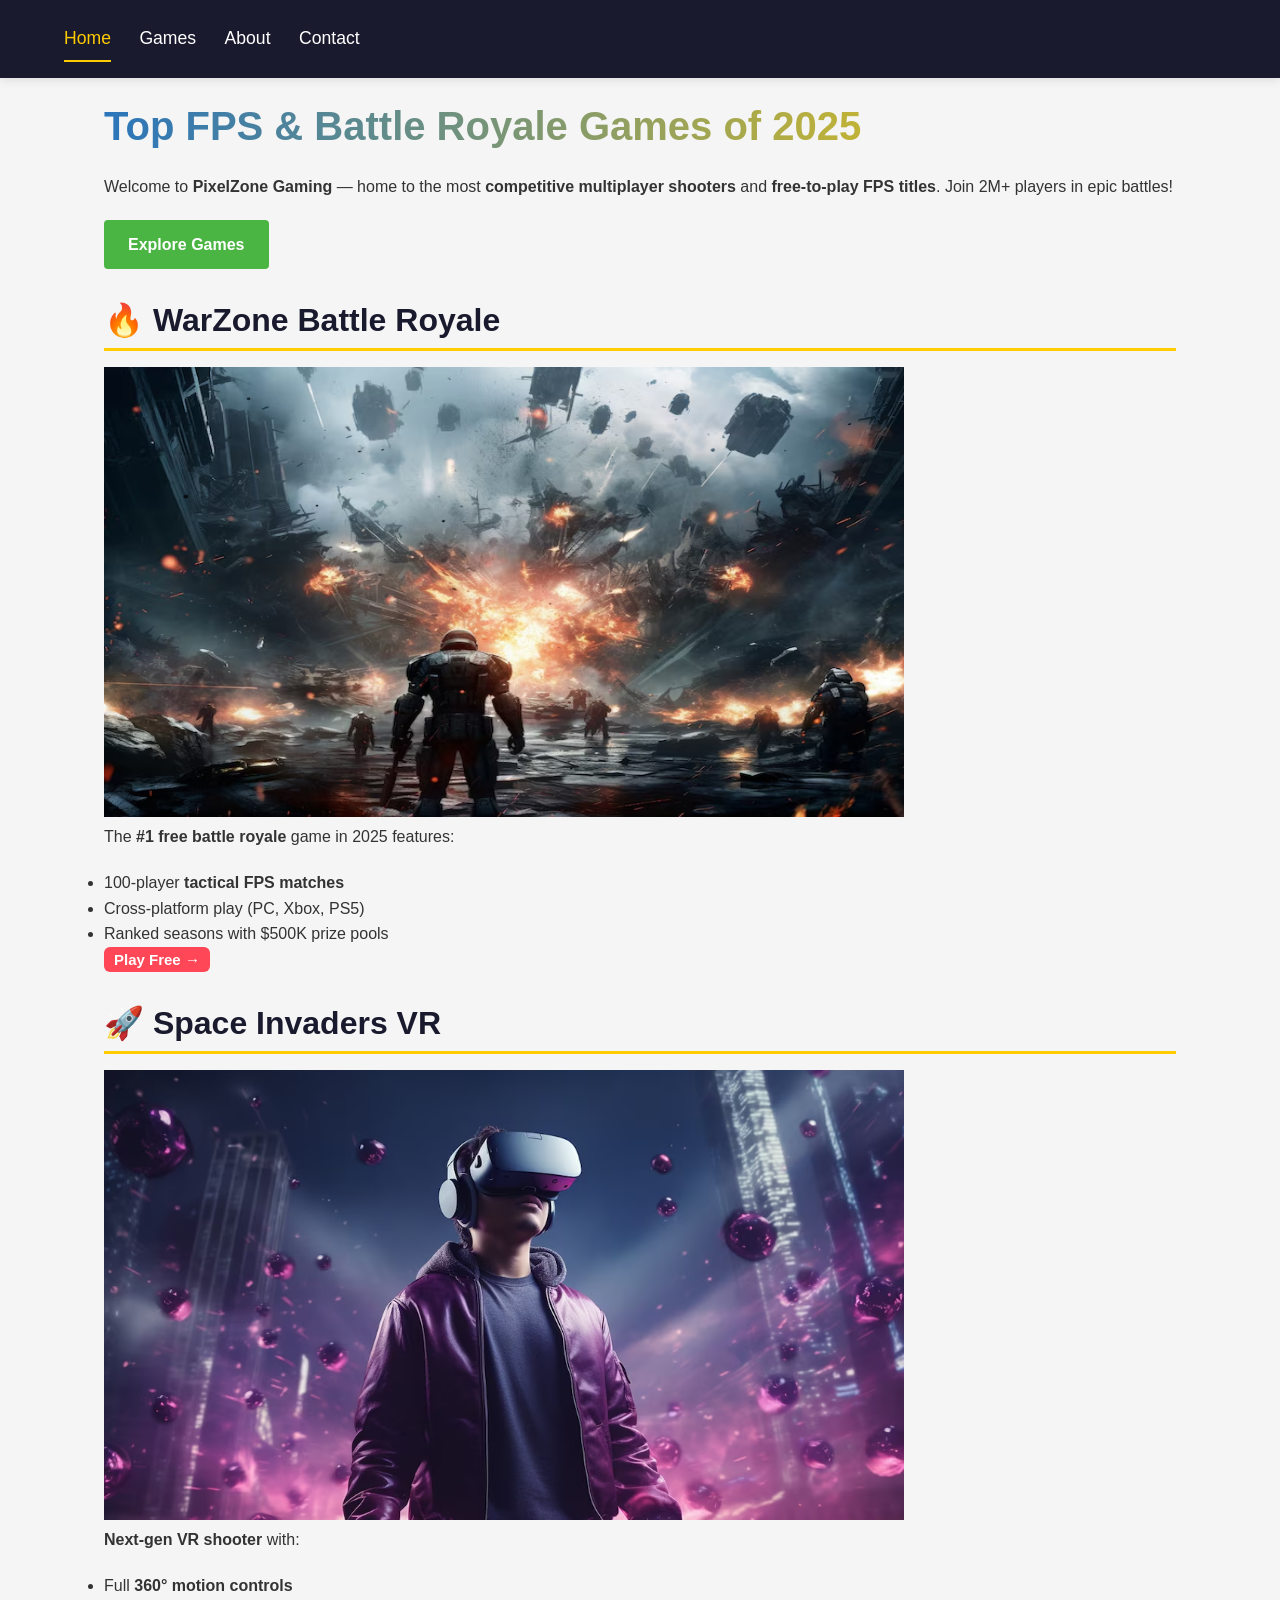
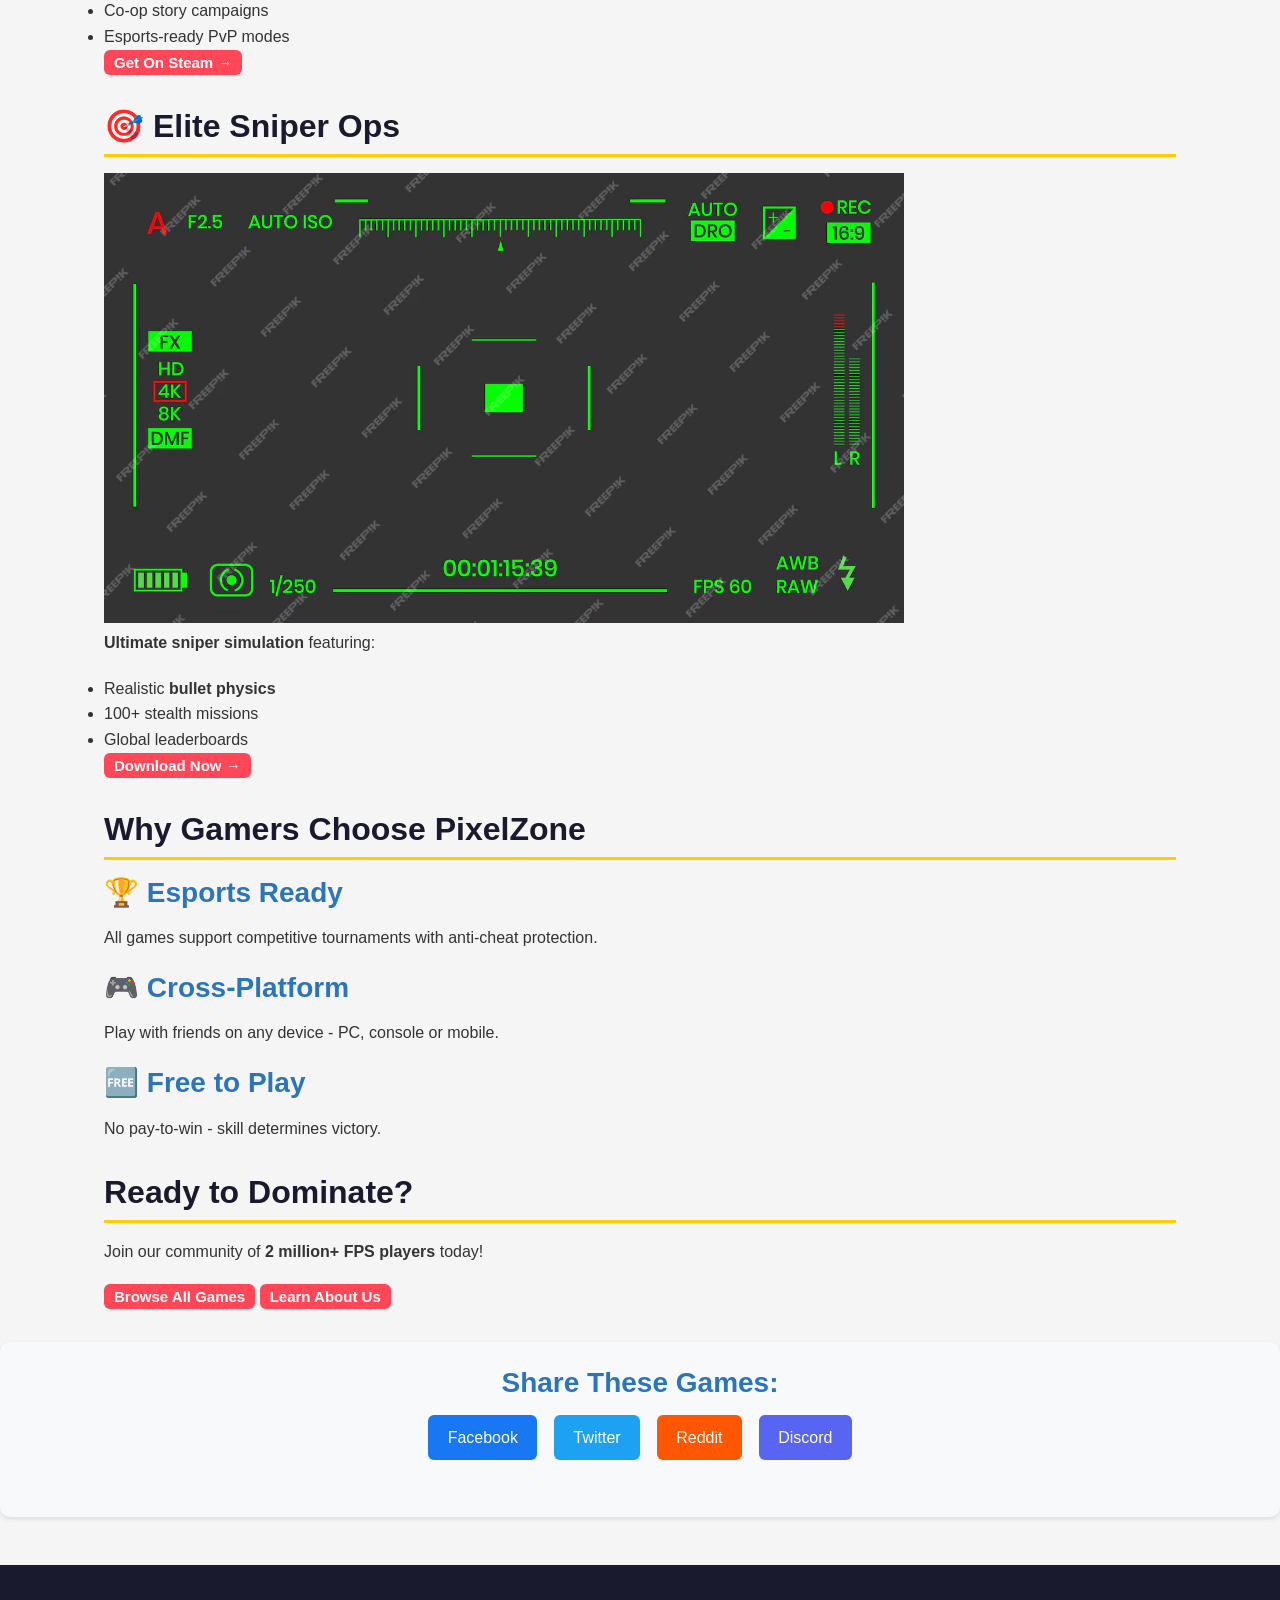
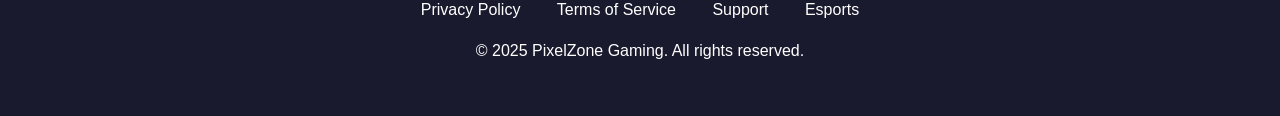
==== commit 8bf6ff05: "commit" ====
--- a/index.html
+++ b/index.html
@@ -3,34 +3,64 @@
 <head>
   <meta charset="UTF-8" />
   <meta name="viewport" content="width=device-width, initial-scale=1.0" />
-  <title>Best FPS & Multiplayer Games 2025 | PixelZone Gaming</title>
-  <meta name="description" content="Play the top FPS, battle royale & VR multiplayer games in 2025. WarZone, Space Invaders VR & Elite Sniper Ops – ranked & free-to-play!" />
-  <meta name="keywords" content="FPS games, multiplayer shooter games, battle royale games, VR gaming, WarZone, Space Invaders VR, Elite Sniper Ops, best online games, free shooter games, competitive gaming, tactical FPS, esports, gaming portal, PixelZone" />
+  
+  <!-- ✅ SEO-Optimized Title -->
+  <title>Best FPS & Multiplayer Games 2025 | PixelZone Gaming | WarZone, VR & Sniper Ops</title>
+  
+  <!-- ✅ Enhanced Meta Description -->
+  <meta name="description" content="Play the top-rated FPS, battle royale & VR multiplayer games in 2025. Free & competitive titles like WarZone Battle Royale, Space Invaders VR, and Elite Sniper Ops. Join esports tournaments today!" />
+  
+  <!-- ✅ Refined Keywords (6-8 focus keywords) -->
+  <meta name="keywords" content="FPS games 2025, multiplayer shooter games, WarZone Battle Royale, Space Invaders VR, Elite Sniper Ops, free online games, esports tournaments, PixelZone Gaming" />
+  
+  <!-- ✅ Canonical URL -->
   <link rel="canonical" href="https://ayesha141-hub.github.io/seo-checking/index.html" />
+  
+  <!-- ✅ Preload Critical Assets -->
+  <link rel="preload" href="style.css" as="style" />
+  <link rel="preload" href="Images/WarZone-battle-scene.avif" as="image" />
+  
+  <!-- Favicons -->
   <link rel="apple-touch-icon" href="Images/apple-touch-icon.png" />
   <link rel="icon" href="favicon.ico" type="image/x-icon" />
 
-  <!-- Open Graph Meta Tags -->
+  <!-- Open Graph / Social Meta Tags -->
   <meta property="og:title" content="Best FPS & Multiplayer Games 2025 | PixelZone Gaming" />
-  <meta property="og:description" content="Play the top FPS, battle royale & VR multiplayer games in 2025. WarZone, Space Invaders VR & Elite Sniper Ops – ranked & free-to-play!" />
-  <meta property="og:image" content="Images/og-image.avif" />
+  <meta property="og:description" content="Play WarZone Battle Royale, Space Invaders VR & Elite Sniper Ops - free competitive FPS games with esports tournaments." />
+  <meta property="og:image" content="https://ayesha141-hub.github.io/seo-checking/Images/og-image.avif" />
   <meta property="og:url" content="https://ayesha141-hub.github.io/seo-checking/" />
   <meta property="og:type" content="website" />
 
-  <!-- Twitter Card Meta Tags -->
+  <!-- Twitter Card -->
   <meta name="twitter:card" content="summary_large_image" />
-  <meta name="twitter:title" content="Best FPS & Multiplayer Games 2025 | PixelZone Gaming" />
-  <meta name="twitter:description" content="Play the top FPS, battle royale & VR multiplayer games in 2025. WarZone, Space Invaders VR & Elite Sniper Ops – ranked & free-to-play!" />
-  <meta name="twitter:image" content="Images/og-image.avif" />
-
-  <!-- Structured Data -->
+  <meta name="twitter:title" content="Top FPS Games 2025 | PixelZone Gaming" />
+  <meta name="twitter:description" content="Free-to-play FPS & battle royale games with ranked matches. Join 2M+ players!" />
+  <meta name="twitter:image" content="https://ayesha141-hub.github.io/seo-checking/Images/og-image.avif" />
+
+  <!-- ✅ Schema.org Structured Data -->
   <script type="application/ld+json">
   {
     "@context": "https://schema.org",
-    "@type": "WebSite",
+    "@type": "GameWebsite",
     "name": "PixelZone Gaming",
     "url": "https://ayesha141-hub.github.io/seo-checking/",
-    "description": "Play the best FPS, battle royale & VR multiplayer games in 2025. Free & premium competitive shooters.",
+    "description": "Premium FPS, battle royale and VR multiplayer games platform",
+    "game": [
+      {
+        "@type": "VideoGame",
+        "name": "WarZone Battle Royale",
+        "genre": "First-person shooter",
+        "players": "100",
+        "playMode": "Multiplayer"
+      },
+      {
+        "@type": "VideoGame",
+        "name": "Space Invaders VR",
+        "genre": "VR Shooter",
+        "players": "4-16",
+        "playMode": "Co-op/PvP"
+      }
+    ],
     "publisher": {
       "@type": "Organization",
       "name": "PixelZone",
@@ -38,22 +68,18 @@
         "@type": "ImageObject",
         "url": "https://ayesha141-hub.github.io/seo-checking/Images/og-image.avif"
       }
-    },
-    "potentialAction": {
-      "@type": "SearchAction",
-      "target": "https://ayesha141-hub.github.io/seo-checking/games.html?q={search_term}",
-      "query-input": "required name=search_term"
     }
   }
   </script>
 
+  <!-- CSS -->
   <link rel="stylesheet" href="style.css" />
 </head>
 <body>
-  <!-- NavBar -->
+  <!-- Header -->
   <header>
     <nav aria-label="Main Navigation">
-      <a href="#" title="PixelZone Gaming Homepage" aria-current="page">Home</a>
+      <a href="index.html" aria-current="page" title="PixelZone Gaming Homepage">Home</a>
       <a href="games.html" title="Best FPS & Multiplayer Games">Games</a>
       <a href="about.html" title="About PixelZone Gaming">About</a>
       <a href="contact.html" title="Contact PixelZone Support">Contact</a>
@@ -62,77 +88,101 @@
 
   <!-- Main Content -->
   <main>
-    <h1>Top Trending FPS & Battle Royale Games in 2025</h1>
-    <p>Welcome to <strong>PixelZone Gaming</strong> — your ultimate destination for the <strong>best FPS, battle royale, and multiplayer shooter games</strong> of 2025. Whether you're a competitive esports player or a casual gamer, we offer the most <strong>thrilling first-person shooter (FPS) experiences</strong> with cutting-edge graphics, tactical gameplay, and high-stakes battles.</p>
-
-    <p>Our curated selection includes <strong>free-to-play and premium titles</strong>, featuring:</p>
-    <ul>
-      <li><strong>WarZone Battle Royale</strong> – Survive, loot, and dominate in 100-player PvP matches.</li>
-      <li><strong>Space Invaders VR</strong> – Immersive sci-fi warfare with next-gen VR mechanics.</li>
-      <li><strong>Elite Sniper Ops</strong> – Precision-based tactical shooting with global leaderboards.</li>
-    </ul>
-
-    <p>Looking for <strong>competitive multiplayer action</strong>? Check out our <a href="games.html" class="btn-style" title="Explore FPS Games">full games catalog</a> or learn more about <a href="about.html" class="btn-style" title="About PixelZone Gaming">our mission</a> to deliver the best gaming experiences.</p>
-
-    <!-- Game 1 -->
-    <article>
-      <h2>🔥 WarZone Battle Royale – Last Squad Standing</h2>
-      <img src="Images/WarZone battle scene.avif" width="600" 
-      height="350" >
-      <p><strong>WarZone Battle Royale</strong> is the #1 <strong>free-to-play FPS game</strong> in 2025, featuring:</p>
-      <ul>
-        <li>Massive 100-player battles with <strong>real-time tactical combat</strong></li>
-        <li>Dynamic weather & destructible environments</li>
-        <li>Ranked & casual modes for all skill levels</li>
-      </ul>
-      <p><a href="games.html#warzone" class="btn-style" title="Play WarZone Battle Royale">Join the battle now →</a></p>
-    </article>
-
-    <!-- Game 2 -->
-    <article>
-      <h2>🚀 Space Invaders VR – Galactic Warfare</h2>
-      <img 
-        src="Images/VR sci-fi gaming image.avif" 
-        alt="Space Invaders VR – Immersive Sci-Fi Shooter Game" 
-        width="600" 
-        height="350" />
-      <p><strong>Space Invaders VR</strong> redefines <strong>virtual reality FPS gaming</strong> with:</p>
-      <ul>
-        <li>Full <strong>360° VR combat</strong> with motion controls</li>
-        <li>Co-op & PvP space battles</li>
-        <li>Next-gen AI enemies & boss fights</li>
-      </ul>
-      <p><a href="games.html#space-invaders" class="btn-style" title="Play Space Invaders VR">Experience VR warfare →</a></p>
-    </article>
-
-    <!-- Game 3 -->
-    <article>
-      <h2>🎯 Elite Sniper Ops – Precision Shooting</h2>
-      <img 
-        src="Images/Sniper gameplay screen.avif" 
-        alt="Elite Sniper Ops – Tactical Sniper FPS Game" 
-        width="600" 
-        height="350" 
-      />
-      <p><strong>Elite Sniper Ops</strong> is the ultimate <strong>tactical sniper simulation</strong>, featuring:</p>
-      <ul>
-        <li>Realistic bullet physics & wind calculations</li>
-        <li>Stealth missions & long-range assassinations</li>
-        <li>Global esports tournaments</li>
-      </ul>
-      <p><a href="games.html#elite-sniper" class="btn-style" title="Play Elite Sniper Ops">Aim for victory →</a></p>
-    </article>
-
-    <!-- Additional SEO Content -->
-    <section>
-      <h2>Why Choose PixelZone Gaming?</h2>
-      <p>We’re more than just a gaming portal—we’re a <strong>community of FPS enthusiasts</strong>. Here’s why players trust us:</p>
-      <ul>
-        <li><strong>100% Unbiased Reviews</strong> – No paid promotions, just honest ratings.</li>
-        <li><strong>Free & Premium Games</strong> – Play without restrictions.</li>
-        <li><strong>Esports-Ready Titles</strong> – Compete in global tournaments.</li>
-      </ul>
-      <p>Got questions? <a href="contact.html" class="btn-style" title="Contact PixelZone Support">Reach out to our team</a> for recommendations!</p>
+    <!-- Hero Section -->
+    <section class="hero">
+      <h1>Top FPS & Battle Royale Games of 2025</h1>
+      <p>Welcome to <strong>PixelZone Gaming</strong> — home to the most <strong>competitive multiplayer shooters</strong> and <strong>free-to-play FPS titles</strong>. Join 2M+ players in epic battles!</p>
+      <a href="https://www.pcgamesn.com/15-best-pc-first-person-shooters" target="_blank" class="cta-button">Explore Games</a>
+  </section>
+  
+
+    <!-- Games Showcase -->
+    <section id="games">
+      <!-- Game 1: WarZone -->
+      <article itemscope itemtype="https://schema.org/VideoGame">
+        <h2 itemprop="name">🔥 WarZone Battle Royale</h2>
+        <img src="Images/WarZone battle scene.avif" 
+             alt="WarZone Battle Royale gameplay - 100-player FPS combat" 
+             width="800" 
+             height="450"
+             itemprop="image" />
+        <div itemprop="description">
+          <p>The <strong>#1 free battle royale</strong> game in 2025 features:</p>
+          <ul>
+            <li>100-player <strong>tactical FPS matches</strong></li>
+            <li>Cross-platform play (PC, Xbox, PS5)</li>
+            <li>Ranked seasons with $500K prize pools</li>
+          </ul>
+        </div>
+        <a href="games.html#warzone" class="game-link btn-style" title="Play WarZone">Play Free →</a>
+      </article>
+
+      <!-- Game 2: Space Invaders VR -->
+      <article itemscope itemtype="https://schema.org/VideoGame">
+        <h2 itemprop="name">🚀 Space Invaders VR</h2>
+        <img src="Images/VR sci-fi gaming image.avif" 
+             alt="Space Invaders VR - Immersive sci-fi shooter" 
+             width="800" 
+             height="450"
+             itemprop="image" />
+        <div itemprop="description">
+          <p><strong>Next-gen VR shooter</strong> with:</p>
+          <ul>
+            <li>Full <strong>360° motion controls</strong></li>
+            <li>Co-op story campaigns</li>
+            <li>Esports-ready PvP modes</li>
+          </ul>
+        </div>
+        <a href="games.html#space-invaders" class="game-link btn-style" title="Play Space Invaders VR">Get on Steam →</a>
+      </article>
+
+      <!-- Game 3: Elite Sniper -->
+      <article itemscope itemtype="https://schema.org/VideoGame">
+        <h2 itemprop="name">🎯 Elite Sniper Ops</h2>
+        <img src="Images/Sniper gameplay screen.avif" 
+             alt="Elite Sniper Ops - Tactical sniper FPS" 
+             width="800" 
+             height="450"
+             itemprop="image" />
+        <div itemprop="description">
+          <p><strong>Ultimate sniper simulation</strong> featuring:</p>
+          <ul>
+            <li>Realistic <strong>bullet physics</strong></li>
+            <li>100+ stealth missions</li>
+            <li>Global leaderboards</li>
+          </ul>
+        </div>
+        <a href="games.html#elite-sniper" class="game-link btn-style" title="Play Elite Sniper Ops">Download Now →</a>
+      </article>
+    </section>
+
+    <!-- Why Choose Us -->
+    <section class="usp">
+      <h2>Why Gamers Choose PixelZone</h2>
+      <div class="usp-grid">
+        <div class="usp-card">
+          <h3>🏆 Esports Ready</h3>
+          <p>All games support competitive tournaments with anti-cheat protection.</p>
+        </div>
+        <div class="usp-card">
+          <h3>🎮 Cross-Platform</h3>
+          <p>Play with friends on any device - PC, console or mobile.</p>
+        </div>
+        <div class="usp-card">
+          <h3>🆓 Free to Play</h3>
+          <p>No pay-to-win - skill determines victory.</p>
+        </div>
+      </div>
+    </section>
+
+    <!-- CTA Section -->
+    <section class="cta">
+      <h2>Ready to Dominate?</h2>
+      <p>Join our community of <strong>2 million+ FPS players</strong> today!</p>
+      <div class="cta-buttons">
+        <a href="games.html" class="primary-cta btn-style">Browse All Games</a>
+        <a href="about.html" class="secondary-cta btn-style">Learn About Us</a>
+      </div>
     </section>
   </main>
 
@@ -140,22 +190,24 @@
   <aside class="social-share" aria-label="Share on Social Media">
     <h3>Share These Games:</h3>
     <p>
-    <a href="https://www.facebook.com/" title="Share on Facebook">Facebook</a>
-    <a href="https://www.twitter.com/" title="Share on Twitter (X)">Twitter</a>
-    <a href="https://www.reddit.com/?rdt=54725" title="Share on Reddit Gaming">Reddit</a>
-    <a href="https://discord.com/" title="Share on Discord">Discord</a>
-  </p>
+      <a href="https://www.facebook.com/sharer/sharer.php?u=https://ayesha141-hub.github.io/seo-checking/" target="_blank" title="Share on Facebook">Facebook</a> 
+      <a href="https://twitter.com/intent/tweet?url=https://ayesha141-hub.github.io/seo-checking/&text=Check%20out%20these%20FPS%20games!" target="_blank" title="Share on Twitter (X)">Twitter</a> 
+      <a href="https://reddit.com/submit?url=https://ayesha141-hub.github.io/seo-checking/" target="_blank" title="Share on Reddit Gaming">Reddit</a> 
+      <a href="https://discord.com/" target="_blank" title="Share on Discord">Discord</a>
+    </p>
   </aside>
 
-  <!-- Footer -->
   <!-- Footer -->
   <footer>
     <div class="footer-links">
       <a href="privacy.html">Privacy Policy</a>
       <a href="terms.html">Terms of Service</a>
-      <a href="https://escharts.com/tournaments" target="_blank">Esports Tournaments</a>
+      <a href="contact.html">Support</a>
+      <a href="https://escharts.com/tournaments" target="_blank" rel="noopener">Esports</a>
     </div>
-    <p>&copy; 2025 PixelZone Gaming. All right reserved</p>
+    <div class="copyright">
+      <p>&copy; 2025 PixelZone Gaming. All rights reserved.</p>
+    </div>
   </footer>
 </body>
 </html>
--- a/style.css
+++ b/style.css
@@ -298,13 +298,6 @@
     font-family: 'Segoe UI', Roboto, sans-serif;
   }
   
-  .social-share h3 {
-    margin-top: 0;
-    margin-bottom: 1rem;
-    color: #333;
-    font-size: 1.2rem;
-    font-weight: 600;
-  }
   
   .social-share a {
     display: inline-block;
@@ -343,83 +336,107 @@
   .social-share a[title*="Discord"] {
     background-color: #5865f2;
   }
- .sec001 {
-    max-width: 600px;
-    margin: 50px auto;
-    padding: 30px;
-    background-color: #f8f8f8;
-    border-radius: 12px;
-    box-shadow: 0 4px 20px rgba(0, 0, 0, 0.1);
-    font-family: 'Segoe UI', Tahoma, Geneva, Verdana, sans-serif;
-  }
-  
+  /* General styling for the contact form section */
+.sec001 {
+  background-color: #f4f4f9;
+  padding: 40px 20px;
+  border-radius: 8px;
+  box-shadow: 0 4px 12px rgba(0, 0, 0, 0.1);
+  max-width: 600px;
+  margin: 0 auto;
+  font-family: 'Arial', sans-serif;
+}
+
+/* Heading styling */
+.sec001 h2 {
+  font-size: 2rem;
+  font-weight: bold;
+  color: #333;
+  margin-bottom: 20px;
+  text-align: center;
+}
+
+/* Styling for the form groups */
+.form-group {
+  margin-bottom: 20px;
+}
+
+/* Labels styling */
+.form-group label {
+  font-size: 1rem;
+  font-weight: 600;
+  color: #333;
+  display: block;
+  margin-bottom: 8px;
+}
+
+/* Input and select field styling */
+.form-group input,
+.form-group select,
+.form-group textarea {
+  width: 100%;
+  padding: 12px;
+  font-size: 1rem;
+  border: 1px solid #ccc;
+  border-radius: 6px;
+  box-sizing: border-box;
+  outline: none;
+}
+
+/* Focus effect on input and textarea fields */
+.form-group input:focus,
+.form-group select:focus,
+.form-group textarea:focus {
+  border-color: #007bff;
+  box-shadow: 0 0 5px rgba(0, 123, 255, 0.3);
+}
+
+/* Button styling */
+.submit-btn {
+  background-color: #007bff;
+  color: white;
+  padding: 12px 20px;
+  border: none;
+  border-radius: 6px;
+  font-size: 1.1rem;
+  cursor: pointer;
+  width: 100%;
+  transition: background-color 0.3s ease;
+}
+
+/* Button hover effect */
+.submit-btn:hover {
+  background-color: #0056b3;
+}
+
+/* Error message styling */
+.form-group input:invalid,
+.form-group select:invalid,
+.form-group textarea:invalid {
+  /* border-color: #d4e209; */
+  border-color: orange;
+}
+
+/* Responsive design */
+@media (max-width: 600px) {
+  .sec001 {
+    padding: 20px;
+  }
+
   .sec001 h2 {
-    text-align: center;
-    color: #333;
-    margin-bottom: 20px;
-    font-size: 28px;
-  }
-  
-  form {
-    display: flex;
-    flex-direction: column;
-  }
-  
-  label {
-    margin-top: 15px;
-    font-weight: bold;
-    color: #555;
-  }
-  
-  input,
-  textarea {
-    padding: 12px;
-    margin-top: 6px;
-    border: 1px solid #ccc;
-    border-radius: 8px;
-    font-size: 16px;
-    transition: border-color 0.3s ease;
-  }
-  
-  input:focus,
-  textarea:focus {
-    border-color: #007bff;
-    outline: none;
-  }
-  
-  button[type="submit"] {
-    margin-top: 25px;
-    padding: 12px;
-    font-size: 16px;
-    background-color: #007bff;
-    color: white;
-    border: none;
-    border-radius: 8px;
-    cursor: pointer;
-    transition: background-color 0.3s ease;
-  }
-  
-  button[type="submit"]:hover {
-    background-color: #0056b3;
-  }
-  
-  /* Responsive */
-  @media (max-width: 640px) {
-    .sec001 {
-      margin: 20px;
-      padding: 20px;
-    }
-  
-    .sec001 h2 {
-      font-size: 22px;
-    }
-  
-    input,
-    textarea {
-      font-size: 15px;
-    }
-  }
-  
+    font-size: 1.5rem;
+  }
+
+  .form-group input,
+  .form-group select,
+  .form-group textarea {
+    padding: 10px;
+  }
+
+  .submit-btn {
+    padding: 10px 15px;
+  }
+}
 
   /* ===== Footer ===== */
   footer {
--- a/style.css
+++ b/style.css
@@ -298,13 +298,6 @@
     font-family: 'Segoe UI', Roboto, sans-serif;
   }
   
-  .social-share h3 {
-    margin-top: 0;
-    margin-bottom: 1rem;
-    color: #333;
-    font-size: 1.2rem;
-    font-weight: 600;
-  }
   
   .social-share a {
     display: inline-block;
@@ -343,83 +336,107 @@
   .social-share a[title*="Discord"] {
     background-color: #5865f2;
   }
- .sec001 {
-    max-width: 600px;
-    margin: 50px auto;
-    padding: 30px;
-    background-color: #f8f8f8;
-    border-radius: 12px;
-    box-shadow: 0 4px 20px rgba(0, 0, 0, 0.1);
-    font-family: 'Segoe UI', Tahoma, Geneva, Verdana, sans-serif;
-  }
-  
+  /* General styling for the contact form section */
+.sec001 {
+  background-color: #f4f4f9;
+  padding: 40px 20px;
+  border-radius: 8px;
+  box-shadow: 0 4px 12px rgba(0, 0, 0, 0.1);
+  max-width: 600px;
+  margin: 0 auto;
+  font-family: 'Arial', sans-serif;
+}
+
+/* Heading styling */
+.sec001 h2 {
+  font-size: 2rem;
+  font-weight: bold;
+  color: #333;
+  margin-bottom: 20px;
+  text-align: center;
+}
+
+/* Styling for the form groups */
+.form-group {
+  margin-bottom: 20px;
+}
+
+/* Labels styling */
+.form-group label {
+  font-size: 1rem;
+  font-weight: 600;
+  color: #333;
+  display: block;
+  margin-bottom: 8px;
+}
+
+/* Input and select field styling */
+.form-group input,
+.form-group select,
+.form-group textarea {
+  width: 100%;
+  padding: 12px;
+  font-size: 1rem;
+  border: 1px solid #ccc;
+  border-radius: 6px;
+  box-sizing: border-box;
+  outline: none;
+}
+
+/* Focus effect on input and textarea fields */
+.form-group input:focus,
+.form-group select:focus,
+.form-group textarea:focus {
+  border-color: #007bff;
+  box-shadow: 0 0 5px rgba(0, 123, 255, 0.3);
+}
+
+/* Button styling */
+.submit-btn {
+  background-color: #007bff;
+  color: white;
+  padding: 12px 20px;
+  border: none;
+  border-radius: 6px;
+  font-size: 1.1rem;
+  cursor: pointer;
+  width: 100%;
+  transition: background-color 0.3s ease;
+}
+
+/* Button hover effect */
+.submit-btn:hover {
+  background-color: #0056b3;
+}
+
+/* Error message styling */
+.form-group input:invalid,
+.form-group select:invalid,
+.form-group textarea:invalid {
+  /* border-color: #d4e209; */
+  border-color: orange;
+}
+
+/* Responsive design */
+@media (max-width: 600px) {
+  .sec001 {
+    padding: 20px;
+  }
+
   .sec001 h2 {
-    text-align: center;
-    color: #333;
-    margin-bottom: 20px;
-    font-size: 28px;
-  }
-  
-  form {
-    display: flex;
-    flex-direction: column;
-  }
-  
-  label {
-    margin-top: 15px;
-    font-weight: bold;
-    color: #555;
-  }
-  
-  input,
-  textarea {
-    padding: 12px;
-    margin-top: 6px;
-    border: 1px solid #ccc;
-    border-radius: 8px;
-    font-size: 16px;
-    transition: border-color 0.3s ease;
-  }
-  
-  input:focus,
-  textarea:focus {
-    border-color: #007bff;
-    outline: none;
-  }
-  
-  button[type="submit"] {
-    margin-top: 25px;
-    padding: 12px;
-    font-size: 16px;
-    background-color: #007bff;
-    color: white;
-    border: none;
-    border-radius: 8px;
-    cursor: pointer;
-    transition: background-color 0.3s ease;
-  }
-  
-  button[type="submit"]:hover {
-    background-color: #0056b3;
-  }
-  
-  /* Responsive */
-  @media (max-width: 640px) {
-    .sec001 {
-      margin: 20px;
-      padding: 20px;
-    }
-  
-    .sec001 h2 {
-      font-size: 22px;
-    }
-  
-    input,
-    textarea {
-      font-size: 15px;
-    }
-  }
-  
+    font-size: 1.5rem;
+  }
+
+  .form-group input,
+  .form-group select,
+  .form-group textarea {
+    padding: 10px;
+  }
+
+  .submit-btn {
+    padding: 10px 15px;
+  }
+}
 
   /* ===== Footer ===== */
   footer {
